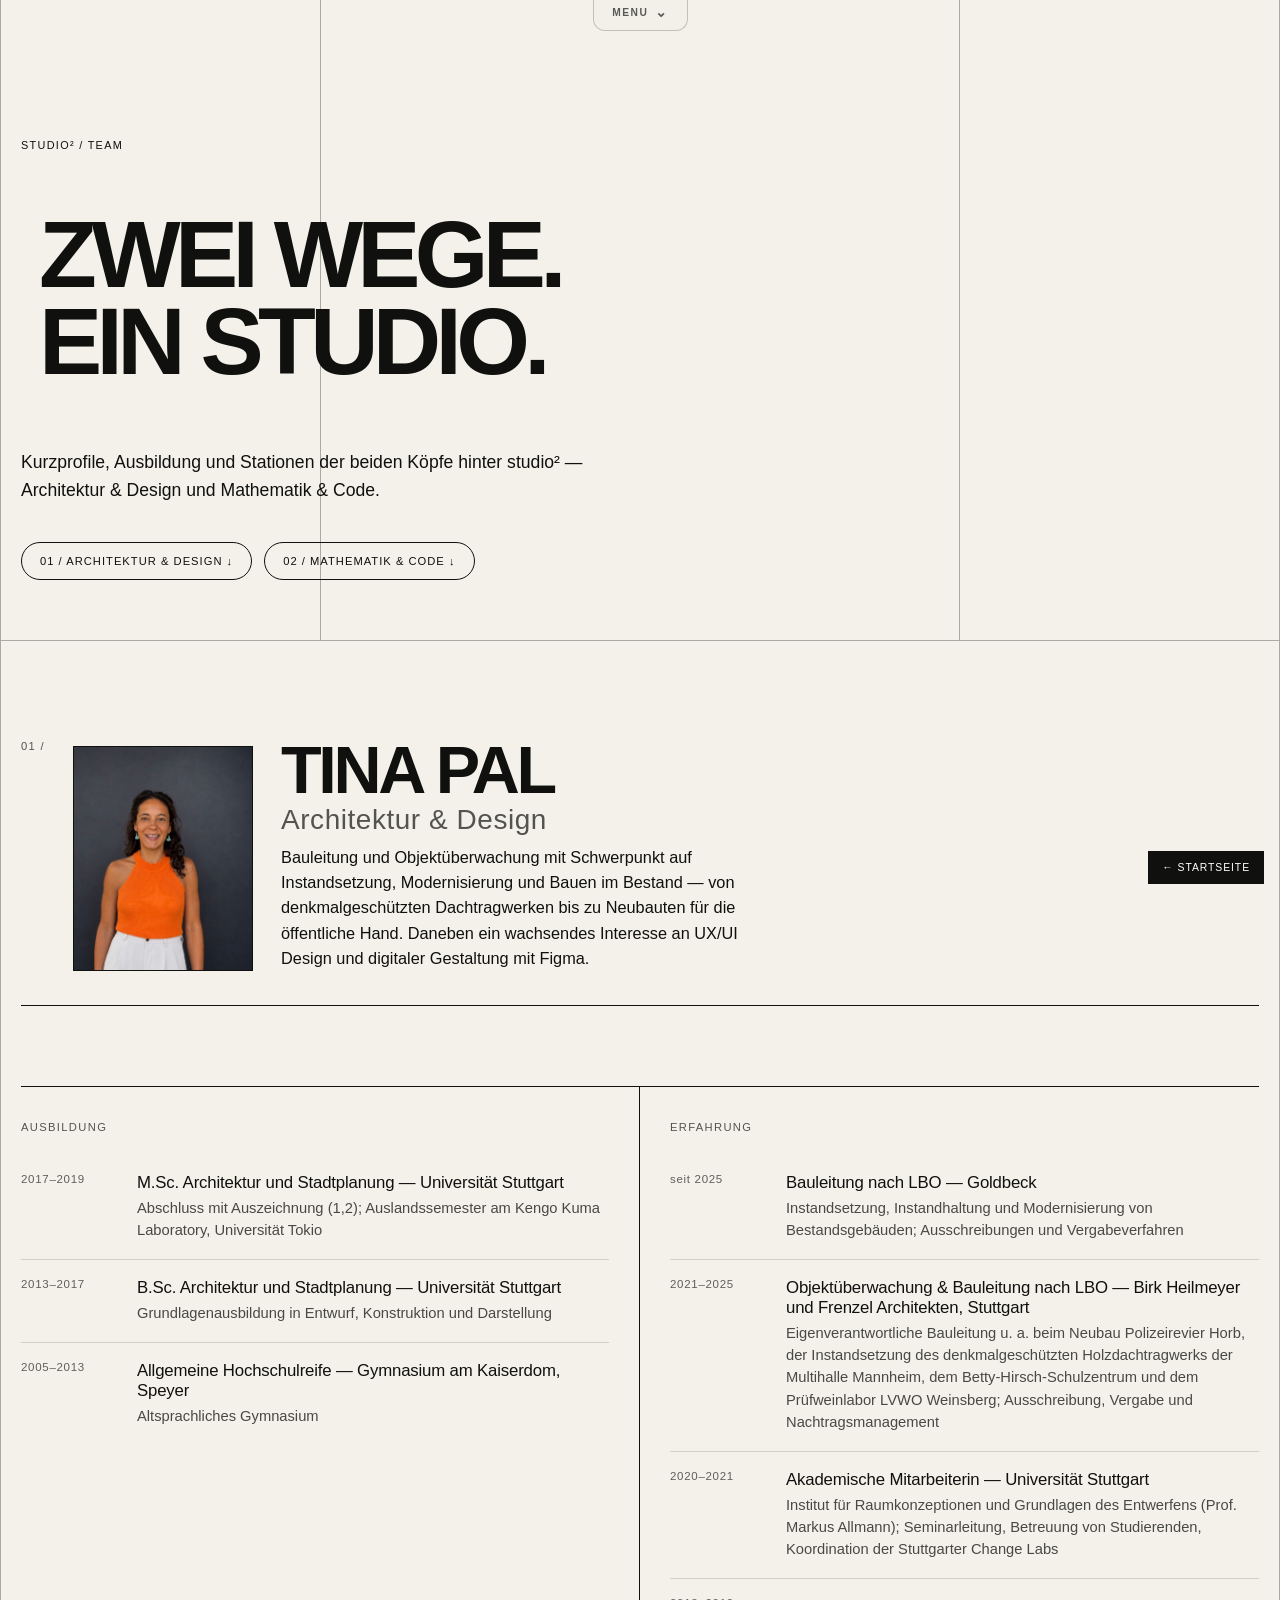
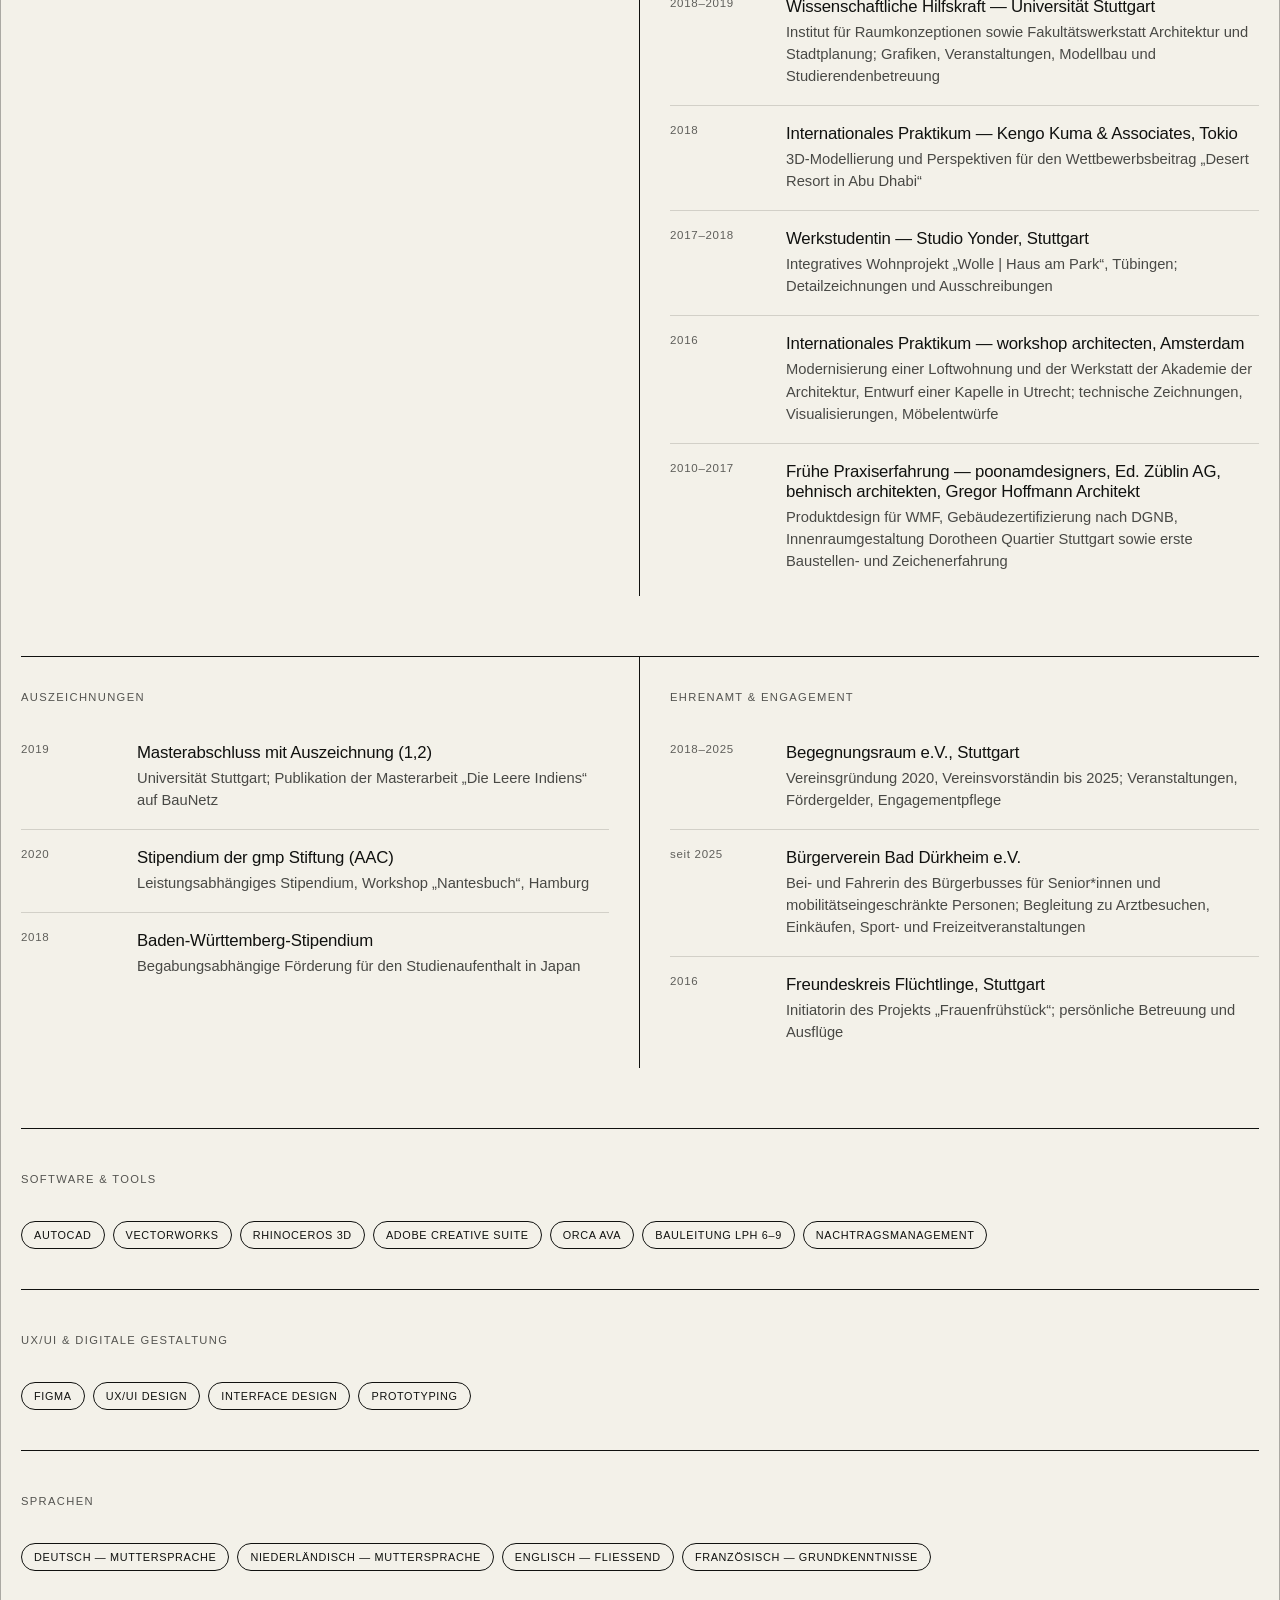
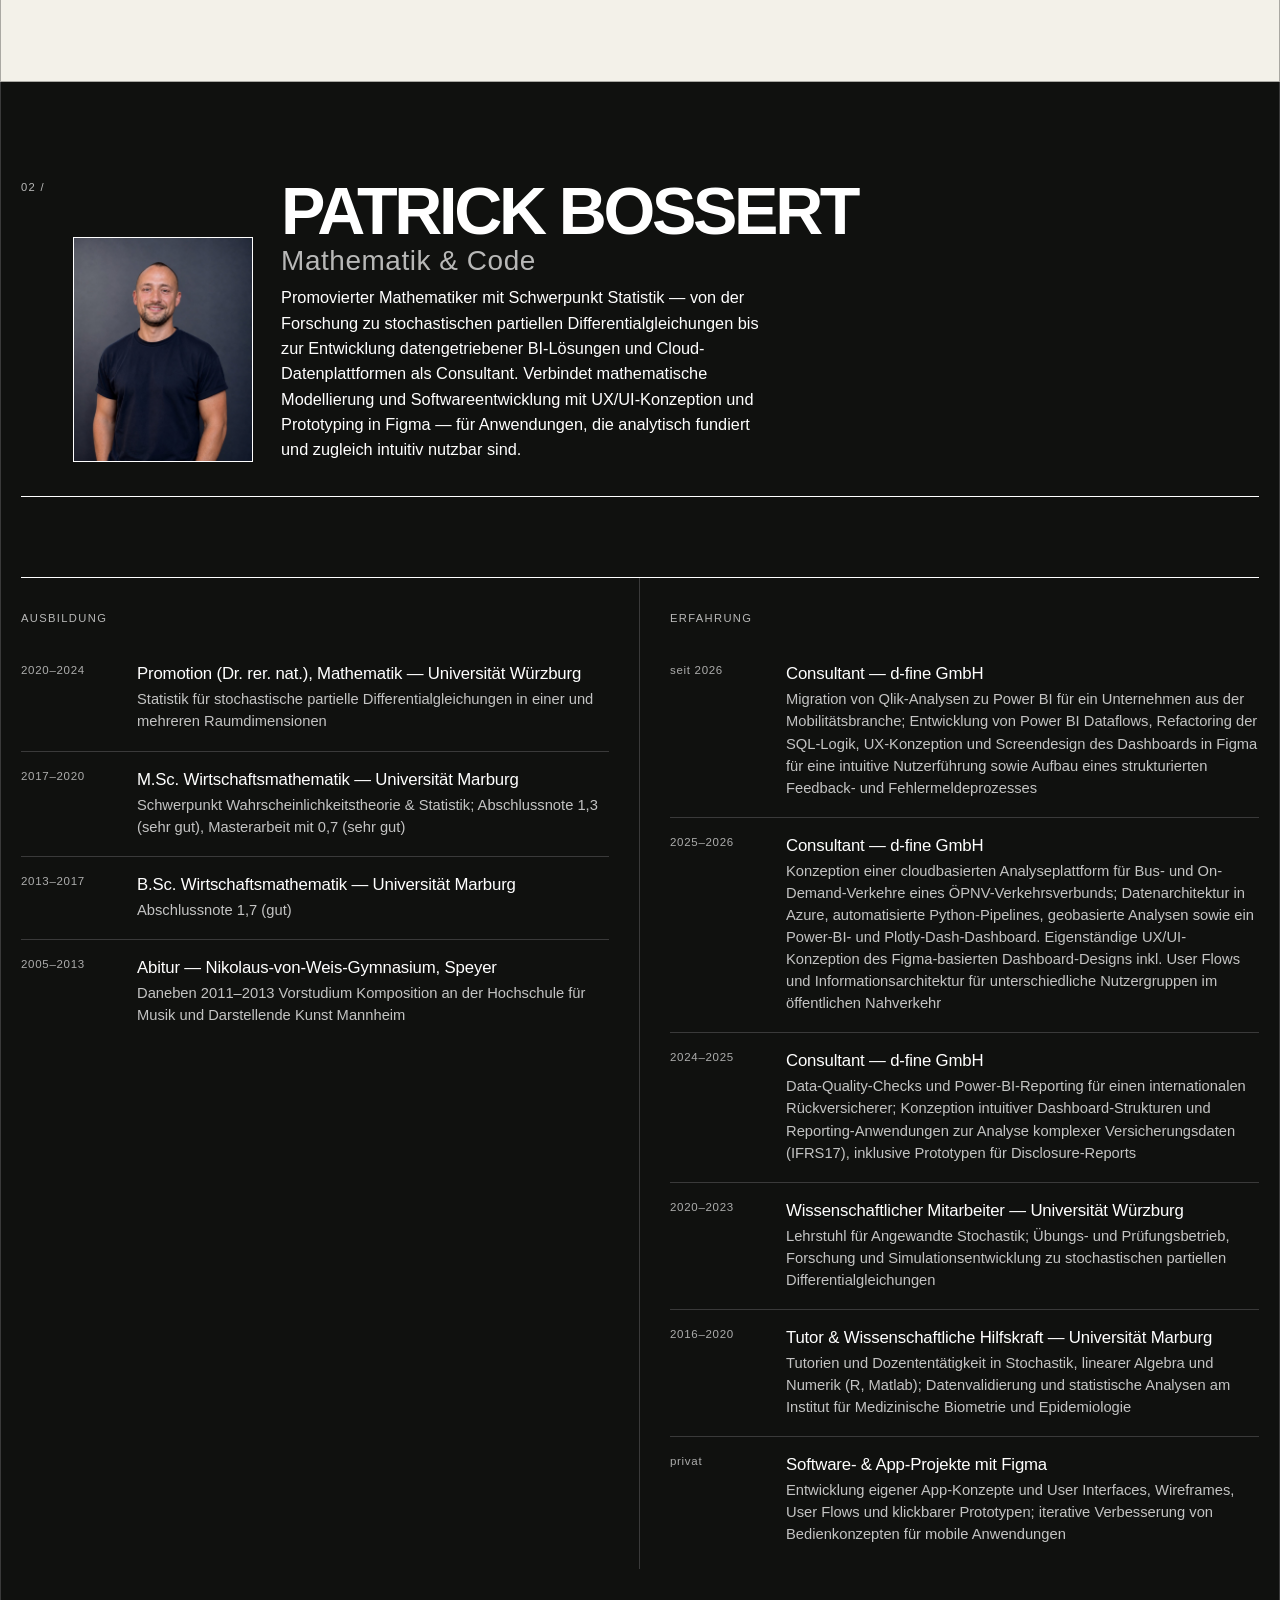
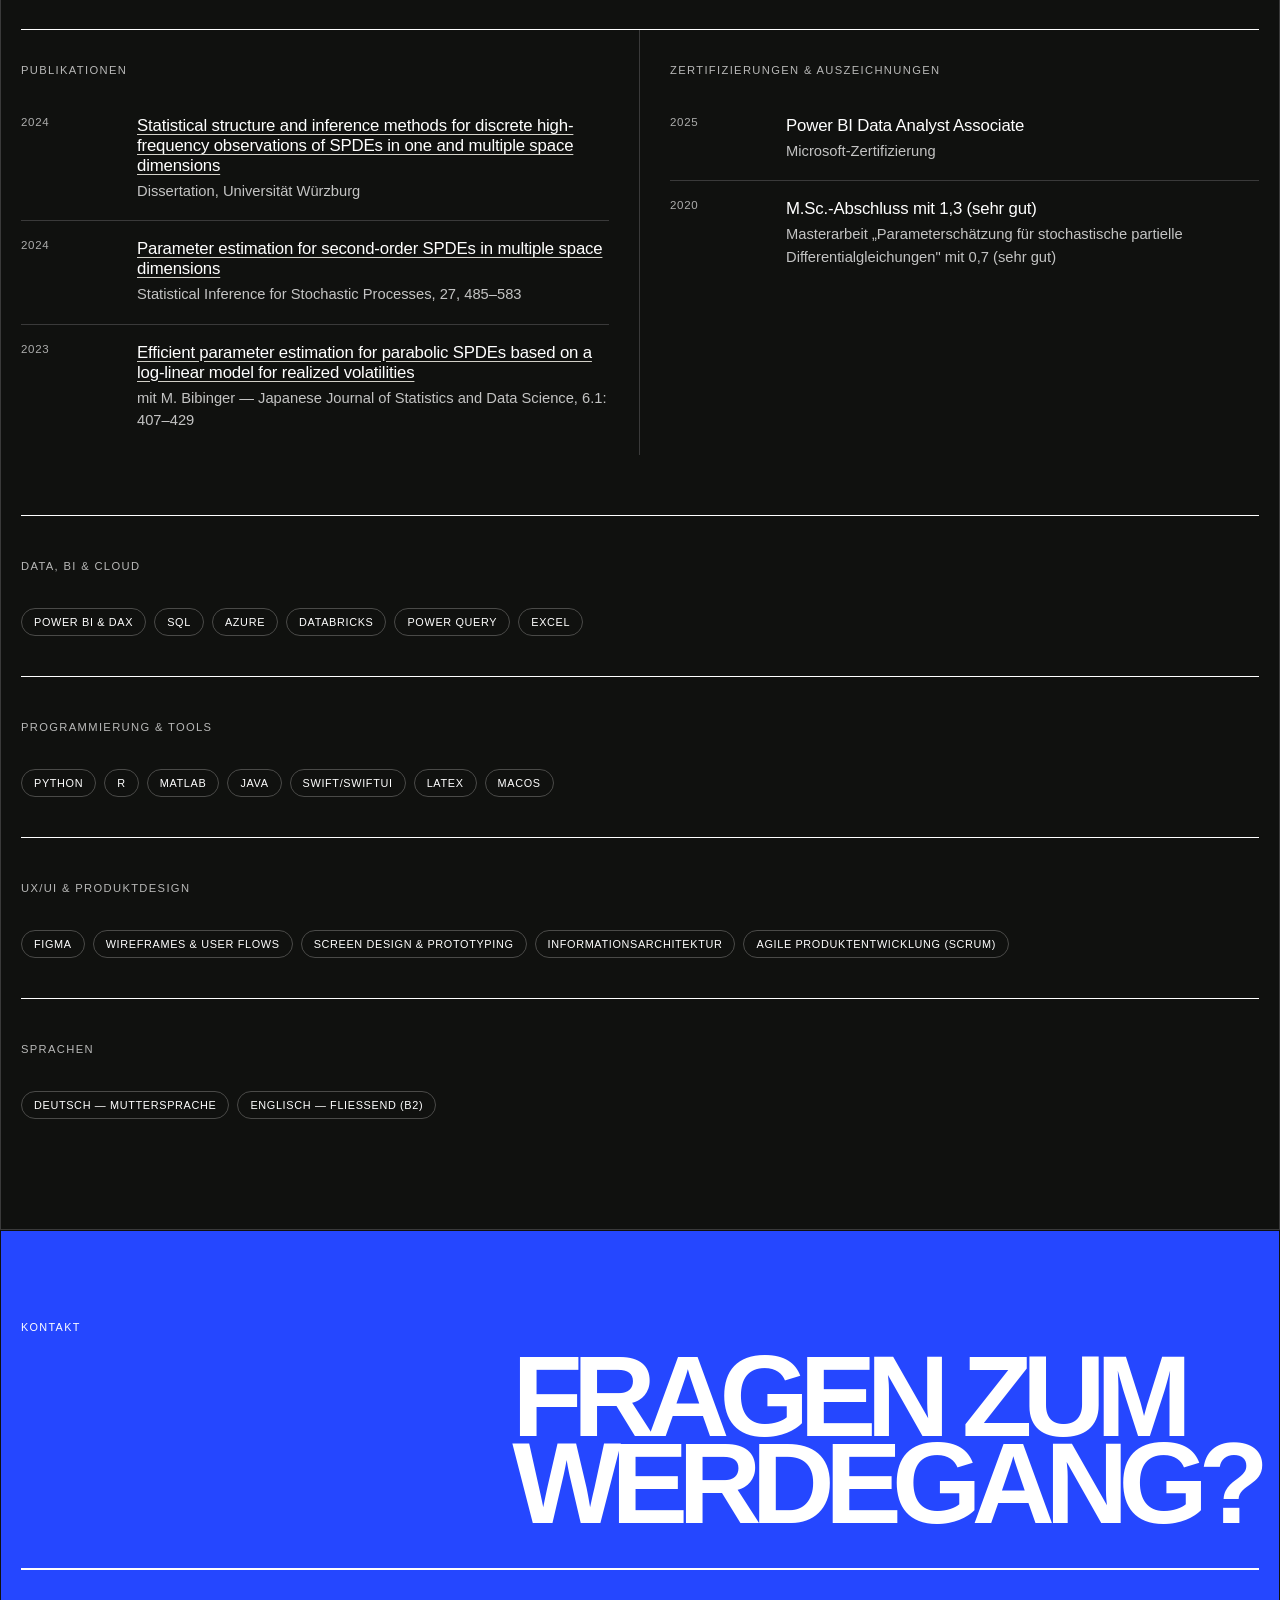
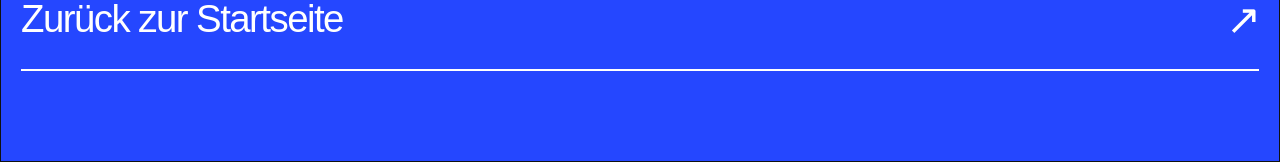
==== cv.html @ 2c453612 "Firat Version of the website" ====
<!doctype html>
<html lang="de">
<head>
  <meta charset="utf-8">
  <meta name="viewport" content="width=device-width, initial-scale=1">
  <meta name="description" content="Lebensläufe des studio² Teams — Architektur & Design, Mathematik & Code.">
  <meta name="theme-color" content="#f3f1e9">
  <meta property="og:type" content="website">
  <meta property="og:title" content="studio² — Team & Lebensläufe">
  <meta property="og:site_name" content="studio²">
  <title>studio² — Team &amp; Lebensläufe</title>
  <link rel="stylesheet" href="styles.css?v=20260824-9">
</head>
<body>
  <div class="scroll-progress" aria-hidden="true"><span></span></div>

  <div class="nav-trigger">
    <button class="nav-handle" type="button" aria-expanded="false" aria-controls="site-header">
      <span class="nav-handle-label">Menu</span>
      <span class="nav-handle-chevron" aria-hidden="true">⌄</span>
    </button>
    <header class="site-header" id="site-header">
      <a class="brand studio-logo studio-logo--small" href="index.html" aria-label="studio squared — Startseite">
        <svg class="studio-logo-icon" viewBox="0 0 104 104" aria-hidden="true" focusable="false">
          <path class="logo-frame-path" d="M20 12H92V88H20V12"></path>
          <path class="logo-curve-path" d="M20 88C53 87.5 91.5 59 92 12"></path>
          <circle class="logo-dot" cx="20" cy="12" r="3.4"></circle>
        </svg>
        <span class="studio-logo-word">studio<sup>2</sup></span>
      </a>
      <div class="nav-group">
        <a class="nav-group-label" href="index.html">Startseite</a>
      </div>
      <div class="nav-group is-active">
        <a class="nav-group-label" href="#top">Team × Lebensläufe</a>
        <nav class="nav-group-sub" aria-label="Bereiche der Lebensläufe">
          <a href="#architektur">Architektur</a>
          <a href="#mathematik">Mathematik</a>
        </nav>
      </div>
      <a class="header-contact" href="index.html#kontakt"><span class="header-contact-text">Zur Startseite</span><span class="header-contact-arrow">↗</span></a>
    </header>
  </div>

  <main id="top">
    <section class="cv-hero">
      <div class="cv-hero-grid" aria-hidden="true"></div>
      <span class="eyebrow" data-reveal>Studio² / Team</span>
      <h1 class="cv-title" data-reveal>Zwei Wege.<br>Ein Studio.</h1>
      <p class="cv-hero-note" data-reveal>Kurzprofile, Ausbildung und Stationen der beiden Köpfe hinter studio² — Architektur & Design und Mathematik & Code.</p>
      <div class="cv-hero-jump" data-reveal>
        <a href="#architektur">01 / Architektur &amp; Design ↓</a>
        <a href="#mathematik">02 / Mathematik &amp; Code ↓</a>
      </div>
    </section>

    <section class="cv-person cv-person--a" id="architektur">
      <div class="cv-person-head">
        <span class="cv-person-index">01 /</span>
        <div class="cv-person-portrait cv-person-portrait--photo"><img src="images/tina-pal.jpg" alt="Porträt von Tina Pal"></div>
        <div>
          <h2 data-reveal>Tina Pal<span>Architektur &amp; Design</span></h2>
          <p data-reveal>Bauleitung und Objektüberwachung mit Schwerpunkt auf Instandsetzung, Modernisierung und Bauen im Bestand — von denkmalgeschützten Dachtragwerken bis zu Neubauten für die öffentliche Hand. Daneben ein wachsendes Interesse an UX/UI Design und digitaler Gestaltung mit Figma.</p>
        </div>
      </div>

      <div class="cv-grid">
        <div class="cv-block" data-reveal>
          <span class="cv-block-label">Ausbildung</span>
          <ul class="cv-timeline">
            <li>
              <span class="cv-timeline-period">2017–2019</span>
              <span><span class="cv-timeline-title">M.Sc. Architektur und Stadtplanung — Universität Stuttgart</span><span class="cv-timeline-desc">Abschluss mit Auszeichnung (1,2); Auslandssemester am Kengo Kuma Laboratory, Universität Tokio</span></span>
            </li>
            <li>
              <span class="cv-timeline-period">2013–2017</span>
              <span><span class="cv-timeline-title">B.Sc. Architektur und Stadtplanung — Universität Stuttgart</span><span class="cv-timeline-desc">Grundlagenausbildung in Entwurf, Konstruktion und Darstellung</span></span>
            </li>
            <li>
              <span class="cv-timeline-period">2005–2013</span>
              <span><span class="cv-timeline-title">Allgemeine Hochschulreife — Gymnasium am Kaiserdom, Speyer</span><span class="cv-timeline-desc">Altsprachliches Gymnasium</span></span>
            </li>
          </ul>
        </div>
        <div class="cv-block" data-reveal>
          <span class="cv-block-label">Erfahrung</span>
          <ul class="cv-timeline">
            <li>
              <span class="cv-timeline-period">seit 2025</span>
              <span><span class="cv-timeline-title">Bauleitung nach LBO — Goldbeck</span><span class="cv-timeline-desc">Instandsetzung, Instandhaltung und Modernisierung von Bestandsgebäuden; Ausschreibungen und Vergabeverfahren</span></span>
            </li>
            <li>
              <span class="cv-timeline-period">2021–2025</span>
              <span><span class="cv-timeline-title">Objektüberwachung &amp; Bauleitung nach LBO — Birk Heilmeyer und Frenzel Architekten, Stuttgart</span><span class="cv-timeline-desc">Eigenverantwortliche Bauleitung u. a. beim Neubau Polizeirevier Horb, der Instandsetzung des denkmalgeschützten Holzdachtragwerks der Multihalle Mannheim, dem Betty-Hirsch-Schulzentrum und dem Prüfweinlabor LVWO Weinsberg; Ausschreibung, Vergabe und Nachtragsmanagement</span></span>
            </li>
            <li>
              <span class="cv-timeline-period">2020–2021</span>
              <span><span class="cv-timeline-title">Akademische Mitarbeiterin — Universität Stuttgart</span><span class="cv-timeline-desc">Institut für Raumkonzeptionen und Grundlagen des Entwerfens (Prof. Markus Allmann); Seminarleitung, Betreuung von Studierenden, Koordination der Stuttgarter Change Labs</span></span>
            </li>
            <li>
              <span class="cv-timeline-period">2018–2019</span>
              <span><span class="cv-timeline-title">Wissenschaftliche Hilfskraft — Universität Stuttgart</span><span class="cv-timeline-desc">Institut für Raumkonzeptionen sowie Fakultätswerkstatt Architektur und Stadtplanung; Grafiken, Veranstaltungen, Modellbau und Studierendenbetreuung</span></span>
            </li>
            <li>
              <span class="cv-timeline-period">2018</span>
              <span><span class="cv-timeline-title">Internationales Praktikum — Kengo Kuma &amp; Associates, Tokio</span><span class="cv-timeline-desc">3D-Modellierung und Perspektiven für den Wettbewerbsbeitrag „Desert Resort in Abu Dhabi“</span></span>
            </li>
            <li>
              <span class="cv-timeline-period">2017–2018</span>
              <span><span class="cv-timeline-title">Werkstudentin — Studio Yonder, Stuttgart</span><span class="cv-timeline-desc">Integratives Wohnprojekt „Wolle | Haus am Park“, Tübingen; Detailzeichnungen und Ausschreibungen</span></span>
            </li>
            <li>
              <span class="cv-timeline-period">2016</span>
              <span><span class="cv-timeline-title">Internationales Praktikum — workshop architecten, Amsterdam</span><span class="cv-timeline-desc">Modernisierung einer Loftwohnung und der Werkstatt der Akademie der Architektur, Entwurf einer Kapelle in Utrecht; technische Zeichnungen, Visualisierungen, Möbelentwürfe</span></span>
            </li>
            <li>
              <span class="cv-timeline-period">2010–2017</span>
              <span><span class="cv-timeline-title">Frühe Praxiserfahrung — poonamdesigners, Ed. Züblin AG, behnisch architekten, Gregor Hoffmann Architekt</span><span class="cv-timeline-desc">Produktdesign für WMF, Gebäudezertifizierung nach DGNB, Innenraumgestaltung Dorotheen Quartier Stuttgart sowie erste Baustellen- und Zeichenerfahrung</span></span>
            </li>
          </ul>
        </div>
      </div>

      <div class="cv-grid">
        <div class="cv-block" data-reveal>
          <span class="cv-block-label">Auszeichnungen</span>
          <ul class="cv-timeline">
            <li>
              <span class="cv-timeline-period">2019</span>
              <span><span class="cv-timeline-title">Masterabschluss mit Auszeichnung (1,2)</span><span class="cv-timeline-desc">Universität Stuttgart; Publikation der Masterarbeit „Die Leere Indiens“ auf BauNetz</span></span>
            </li>
            <li>
              <span class="cv-timeline-period">2020</span>
              <span><span class="cv-timeline-title">Stipendium der gmp Stiftung (AAC)</span><span class="cv-timeline-desc">Leistungsabhängiges Stipendium, Workshop „Nantesbuch“, Hamburg</span></span>
            </li>
            <li>
              <span class="cv-timeline-period">2018</span>
              <span><span class="cv-timeline-title">Baden-Württemberg-Stipendium</span><span class="cv-timeline-desc">Begabungsabhängige Förderung für den Studienaufenthalt in Japan</span></span>
            </li>
          </ul>
        </div>
        <div class="cv-block" data-reveal>
          <span class="cv-block-label">Ehrenamt &amp; Engagement</span>
          <ul class="cv-timeline">
            <li>
              <span class="cv-timeline-period">2018–2025</span>
              <span><span class="cv-timeline-title">Begegnungsraum e.V., Stuttgart</span><span class="cv-timeline-desc">Vereinsgründung 2020, Vereinsvorständin bis 2025; Veranstaltungen, Fördergelder, Engagementpflege</span></span>
            </li>
            <li>
              <span class="cv-timeline-period">seit 2025</span>
              <span><span class="cv-timeline-title">Bürgerverein Bad Dürkheim e.V.</span><span class="cv-timeline-desc">Bei- und Fahrerin des Bürgerbusses für Senior*innen und mobilitätseingeschränkte Personen; Begleitung zu Arztbesuchen, Einkäufen, Sport- und Freizeitveranstaltungen</span></span>
            </li>
            <li>
              <span class="cv-timeline-period">2016</span>
              <span><span class="cv-timeline-title">Freundeskreis Flüchtlinge, Stuttgart</span><span class="cv-timeline-desc">Initiatorin des Projekts „Frauenfrühstück“; persönliche Betreuung und Ausflüge</span></span>
            </li>
          </ul>
        </div>
      </div>

      <div class="cv-skills" data-reveal>
        <span class="cv-block-label">Software &amp; Tools</span>
        <ul>
          <li>AutoCAD</li>
          <li>Vectorworks</li>
          <li>Rhinoceros 3D</li>
          <li>Adobe Creative Suite</li>
          <li>Orca AVA</li>
          <li>Bauleitung LPH 6–9</li>
          <li>Nachtragsmanagement</li>
        </ul>
      </div>

      <div class="cv-skills" data-reveal>
        <span class="cv-block-label">UX/UI &amp; Digitale Gestaltung</span>
        <ul>
          <li>Figma</li>
          <li>UX/UI Design</li>
          <li>Interface Design</li>
          <li>Prototyping</li>
        </ul>
      </div>

      <div class="cv-skills" data-reveal>
        <span class="cv-block-label">Sprachen</span>
        <ul>
          <li>Deutsch — Muttersprache</li>
          <li>Niederländisch — Muttersprache</li>
          <li>Englisch — fließend</li>
          <li>Französisch — Grundkenntnisse</li>
        </ul>
      </div>
    </section>

    <section class="cv-person cv-person--b" id="mathematik">
      <div class="cv-person-head">
        <span class="cv-person-index">02 /</span>
        <div class="cv-person-portrait cv-person-portrait--photo"><img src="images/patrick-bossert.jpg" alt="Porträt von Patrick Bossert"></div>
        <div>
          <h2 data-reveal>Patrick Bossert<span>Mathematik &amp; Code</span></h2>
          <p data-reveal>Promovierter Mathematiker mit Schwerpunkt Statistik — von der Forschung zu stochastischen partiellen Differentialgleichungen bis zur Entwicklung datengetriebener BI-Lösungen und Cloud-Datenplattformen als Consultant. Verbindet mathematische Modellierung und Softwareentwicklung mit UX/UI-Konzeption und Prototyping in Figma — für Anwendungen, die analytisch fundiert und zugleich intuitiv nutzbar sind.</p>
        </div>
      </div>

      <div class="cv-grid">
        <div class="cv-block" data-reveal>
          <span class="cv-block-label">Ausbildung</span>
          <ul class="cv-timeline">
            <li>
              <span class="cv-timeline-period">2020–2024</span>
              <span><span class="cv-timeline-title">Promotion (Dr. rer. nat.), Mathematik — Universität Würzburg</span><span class="cv-timeline-desc">Statistik für stochastische partielle Differentialgleichungen in einer und mehreren Raumdimensionen</span></span>
            </li>
            <li>
              <span class="cv-timeline-period">2017–2020</span>
              <span><span class="cv-timeline-title">M.Sc. Wirtschaftsmathematik — Universität Marburg</span><span class="cv-timeline-desc">Schwerpunkt Wahrscheinlichkeitstheorie &amp; Statistik; Abschlussnote 1,3 (sehr gut), Masterarbeit mit 0,7 (sehr gut)</span></span>
            </li>
            <li>
              <span class="cv-timeline-period">2013–2017</span>
              <span><span class="cv-timeline-title">B.Sc. Wirtschaftsmathematik — Universität Marburg</span><span class="cv-timeline-desc">Abschlussnote 1,7 (gut)</span></span>
            </li>
            <li>
              <span class="cv-timeline-period">2005–2013</span>
              <span><span class="cv-timeline-title">Abitur — Nikolaus-von-Weis-Gymnasium, Speyer</span><span class="cv-timeline-desc">Daneben 2011–2013 Vorstudium Komposition an der Hochschule für Musik und Darstellende Kunst Mannheim</span></span>
            </li>
          </ul>
        </div>
        <div class="cv-block" data-reveal>
          <span class="cv-block-label">Erfahrung</span>
          <ul class="cv-timeline">
            <li>
              <span class="cv-timeline-period">seit 2026</span>
              <span><span class="cv-timeline-title">Consultant — d-fine GmbH</span><span class="cv-timeline-desc">Migration von Qlik-Analysen zu Power BI für ein Unternehmen aus der Mobilitätsbranche; Entwicklung von Power BI Dataflows, Refactoring der SQL-Logik, UX-Konzeption und Screendesign des Dashboards in Figma für eine intuitive Nutzerführung sowie Aufbau eines strukturierten Feedback- und Fehlermeldeprozesses</span></span>
            </li>
            <li>
              <span class="cv-timeline-period">2025–2026</span>
              <span><span class="cv-timeline-title">Consultant — d-fine GmbH</span><span class="cv-timeline-desc">Konzeption einer cloudbasierten Analyseplattform für Bus- und On-Demand-Verkehre eines ÖPNV-Verkehrsverbunds; Datenarchitektur in Azure, automatisierte Python-Pipelines, geobasierte Analysen sowie ein Power-BI- und Plotly-Dash-Dashboard. Eigenständige UX/UI-Konzeption des Figma-basierten Dashboard-Designs inkl. User Flows und Informationsarchitektur für unterschiedliche Nutzergruppen im öffentlichen Nahverkehr</span></span>
            </li>
            <li>
              <span class="cv-timeline-period">2024–2025</span>
              <span><span class="cv-timeline-title">Consultant — d-fine GmbH</span><span class="cv-timeline-desc">Data-Quality-Checks und Power-BI-Reporting für einen internationalen Rückversicherer; Konzeption intuitiver Dashboard-Strukturen und Reporting-Anwendungen zur Analyse komplexer Versicherungsdaten (IFRS17), inklusive Prototypen für Disclosure-Reports</span></span>
            </li>
            <li>
              <span class="cv-timeline-period">2020–2023</span>
              <span><span class="cv-timeline-title">Wissenschaftlicher Mitarbeiter — Universität Würzburg</span><span class="cv-timeline-desc">Lehrstuhl für Angewandte Stochastik; Übungs- und Prüfungsbetrieb, Forschung und Simulationsentwicklung zu stochastischen partiellen Differentialgleichungen</span></span>
            </li>
            <li>
              <span class="cv-timeline-period">2016–2020</span>
              <span><span class="cv-timeline-title">Tutor &amp; Wissenschaftliche Hilfskraft — Universität Marburg</span><span class="cv-timeline-desc">Tutorien und Dozententätigkeit in Stochastik, linearer Algebra und Numerik (R, Matlab); Datenvalidierung und statistische Analysen am Institut für Medizinische Biometrie und Epidemiologie</span></span>
            </li>
            <li>
              <span class="cv-timeline-period">privat</span>
              <span><span class="cv-timeline-title">Software- &amp; App-Projekte mit Figma</span><span class="cv-timeline-desc">Entwicklung eigener App-Konzepte und User Interfaces, Wireframes, User Flows und klickbarer Prototypen; iterative Verbesserung von Bedienkonzepten für mobile Anwendungen</span></span>
            </li>
          </ul>
        </div>
      </div>

      <div class="cv-grid">
        <div class="cv-block" data-reveal>
          <span class="cv-block-label">Publikationen</span>
          <ul class="cv-timeline">
            <li>
              <span class="cv-timeline-period">2024</span>
              <span><span class="cv-timeline-title"><a href="https://opus.bibliothek.uni-wuerzburg.de/frontdoor/index/index/year/2024/docId/36113" target="_blank" rel="noopener">Statistical structure and inference methods for discrete high-frequency observations of SPDEs in one and multiple space dimensions</a></span><span class="cv-timeline-desc">Dissertation, Universität Würzburg</span></span>
            </li>
            <li>
              <span class="cv-timeline-period">2024</span>
              <span><span class="cv-timeline-title"><a href="https://link.springer.com/article/10.1007/s11203-024-09318-1" target="_blank" rel="noopener">Parameter estimation for second-order SPDEs in multiple space dimensions</a></span><span class="cv-timeline-desc">Statistical Inference for Stochastic Processes, 27, 485–583</span></span>
            </li>
            <li>
              <span class="cv-timeline-period">2023</span>
              <span><span class="cv-timeline-title"><a href="https://link.springer.com/article/10.1007/s42081-023-00192-4" target="_blank" rel="noopener">Efficient parameter estimation for parabolic SPDEs based on a log-linear model for realized volatilities</a></span><span class="cv-timeline-desc">mit M. Bibinger — Japanese Journal of Statistics and Data Science, 6.1: 407–429</span></span>
            </li>
          </ul>
        </div>
        <div class="cv-block" data-reveal>
          <span class="cv-block-label">Zertifizierungen &amp; Auszeichnungen</span>
          <ul class="cv-timeline">
            <li>
              <span class="cv-timeline-period">2025</span>
              <span><span class="cv-timeline-title">Power BI Data Analyst Associate</span><span class="cv-timeline-desc">Microsoft-Zertifizierung</span></span>
            </li>
            <li>
              <span class="cv-timeline-period">2020</span>
              <span><span class="cv-timeline-title">M.Sc.-Abschluss mit 1,3 (sehr gut)</span><span class="cv-timeline-desc">Masterarbeit „Parameterschätzung für stochastische partielle Differentialgleichungen" mit 0,7 (sehr gut)</span></span>
            </li>
          </ul>
        </div>
      </div>

      <div class="cv-skills" data-reveal>
        <span class="cv-block-label">Data, BI &amp; Cloud</span>
        <ul>
          <li>Power BI &amp; DAX</li>
          <li>SQL</li>
          <li>Azure</li>
          <li>Databricks</li>
          <li>Power Query</li>
          <li>Excel</li>
        </ul>
      </div>

      <div class="cv-skills" data-reveal>
        <span class="cv-block-label">Programmierung &amp; Tools</span>
        <ul>
          <li>Python</li>
          <li>R</li>
          <li>Matlab</li>
          <li>Java</li>
          <li>Swift/SwiftUI</li>
          <li>LaTeX</li>
          <li>macOS</li>
        </ul>
      </div>

      <div class="cv-skills" data-reveal>
        <span class="cv-block-label">UX/UI &amp; Produktdesign</span>
        <ul>
          <li>Figma</li>
          <li>Wireframes &amp; User Flows</li>
          <li>Screen Design &amp; Prototyping</li>
          <li>Informationsarchitektur</li>
          <li>Agile Produktentwicklung (Scrum)</li>
        </ul>
      </div>

      <div class="cv-skills" data-reveal>
        <span class="cv-block-label">Sprachen</span>
        <ul>
          <li>Deutsch — Muttersprache</li>
          <li>Englisch — fließend (B2)</li>
        </ul>
      </div>
    </section>

    <section class="cv-outro">
      <span class="eyebrow" data-reveal>Kontakt</span>
      <h2 data-reveal>Fragen zum<br>Werdegang?</h2>
      <a class="contact-link magnetic" href="index.html#kontakt" data-reveal><span>Zurück zur Startseite</span><i>↗</i></a>
    </section>
  </main>

  <a class="back-link" href="index.html">← Startseite</a>
  <script src="script.js?v=20260705-20"></script>
</body>
</html>
---- styles.css ----
:root {
  --paper:#f3f1e9;
  --ink:#10110f;
  --blue:#2547ff;
  --line:#aaa9a3;
  --soft-line:#d2d0c8;
  --story-p:0;
  --story-word:1;
  --story-logo-scale:1;
  --story-logo-y:0vh;
  --story-icon-lift:0px;
  --story-draw-top:0;
  --story-draw-right:0;
  --story-draw-bottom:0;
  --story-draw-left:0;
  --story-draw-curve:0;
  --story-draw-dot:0;
  --story-equation-y:0vh;
  --story-equation:0;
  --pca-progress:0;
  --pca-project:0;
  --pca-cluster:0;
}

* { box-sizing:border-box; }
html { scroll-behavior:smooth; }
body { margin:0; background:var(--paper); color:var(--ink); font-family:"Helvetica Neue", Helvetica, Arial, sans-serif; overflow-x:hidden; }
body.is-loading { overflow:hidden; }
a { color:inherit; }
button, a { -webkit-tap-highlight-color:transparent; }
::selection { background:var(--blue); color:white; }
main#top, #expertise, #studio, #kontakt { scroll-margin-top:28px; }

.intro { position:fixed; inset:0; z-index:1000; display:grid; place-items:center; background:var(--blue); color:white; transition:clip-path 1s cubic-bezier(.76,0,.24,1), visibility 1s; clip-path:inset(0 0 0 0); }
.intro.is-done { clip-path:inset(0 0 100% 0); visibility:hidden; }
.intro-grid, .hero-grid, .story-grid, .contact-grid { position:absolute; inset:0; pointer-events:none; background-image:linear-gradient(90deg,transparent calc(25% - .5px),currentColor 25%,transparent calc(25% + .5px),transparent calc(50% - .5px),currentColor 50%,transparent calc(50% + .5px),transparent calc(75% - .5px),currentColor 75%,transparent calc(75% + .5px)); opacity:.18; }
.intro-lockup { display:flex; flex-direction:column; align-items:center; gap:18px; transform:scale(.86); opacity:0; animation:introIn .8s .08s cubic-bezier(.2,.8,.2,1) forwards; }
.intro-count { position:absolute; right:28px; bottom:24px; font-size:.72rem; letter-spacing:.1em; }
.studio-logo { display:inline-flex; align-items:center; color:currentColor; text-transform:none; letter-spacing:-.045em; }
.studio-logo-icon { display:block; width:1em; height:1em; overflow:visible; flex:0 0 auto; }
.studio-logo-icon path, .studio-logo-icon circle { vector-effect:non-scaling-stroke; }
.logo-frame-path, .logo-curve-path { fill:none; stroke:currentColor; stroke-width:1.45; stroke-linecap:square; stroke-linejoin:miter; }
.logo-dot { fill:currentColor; }
.studio-logo-word { display:block; font-weight:700; line-height:.82; white-space:nowrap; letter-spacing:-.055em; }
.studio-logo-word sup { position:relative; top:-.03em; margin-left:.04em; font-size:.44em; line-height:0; letter-spacing:-.02em; }
.studio-logo--intro { gap:clamp(28px,5vw,56px); font-size:clamp(4.3rem,12vw,11rem); }
.studio-logo--intro .studio-logo-icon { width:.98em; height:.98em; }
.studio-logo--intro .logo-frame-path, .studio-logo--intro .logo-curve-path { stroke-width:1.35; opacity:0; animation:logoStrokeIn .5s .18s cubic-bezier(.2,.7,.2,1) forwards; }
.studio-logo--intro .logo-curve-path { animation-delay:.32s; }
.studio-logo--intro .logo-dot { opacity:0; transform-origin:20px 12px; animation:dotPop .26s .28s cubic-bezier(.2,.8,.2,1) forwards; }
.studio-logo--intro .studio-logo-word { opacity:0; transform:translateX(-18px); animation:wordIn .55s .52s cubic-bezier(.2,.7,.2,1) forwards; }
.studio-logo--small { gap:9px; font-size:1.28rem; }
.studio-logo--small .studio-logo-icon { width:31px; height:31px; }
.studio-logo--small .logo-frame-path, .studio-logo--small .logo-curve-path { stroke-width:1.7; }
.brand .studio-logo-icon { transition:transform .35s cubic-bezier(.2,.7,.2,1); }
.brand:hover .studio-logo-icon { transform:rotate(-5deg) scale(1.08); }
@keyframes introIn { to { opacity:1; transform:scale(1); } }
@keyframes logoStrokeIn { from { opacity:0; transform:translateY(4px); } to { opacity:1; transform:none; } }
@keyframes dotPop { from { opacity:0; transform:scale(.4); } to { opacity:1; transform:scale(1); } }
@keyframes wordIn { to { opacity:1; transform:none; } }

.scroll-progress { position:fixed; z-index:80; top:0; left:0; right:0; height:3px; pointer-events:none; }
.scroll-progress span { display:block; width:100%; height:100%; background:var(--blue); transform:scaleX(0); transform-origin:left; }

/* The bar is fully hidden by default and only slides in when the mouse
   approaches the very top of the page, is focused via keyboard, or the
   "Menu" handle is tapped — the handle is the one thing that's always
   there to signal "there's navigation up here". */
.nav-trigger {
  position:fixed; top:0; left:0; right:0; z-index:75; height:34px;
  display:flex; justify-content:center;
  --header-border:var(--line); --header-fg:var(--ink); --header-muted:#5e5d58; --header-bg:rgba(243,241,233,.94);
}
.nav-trigger[data-theme="dark"] { --header-border:rgba(255,255,255,.3); --header-fg:#fff; --header-muted:#b6b5af; --header-bg:rgba(16,17,15,.88); }

.nav-handle {
  position:relative; z-index:2; margin-top:0; padding:8px 18px 9px; display:inline-flex; align-items:center; gap:7px;
  background:var(--header-bg); color:var(--header-fg); border:1px solid var(--header-border); border-top:0; border-radius:0 0 12px 12px;
  font:600 .64rem/1 "Helvetica Neue", Helvetica, Arial, sans-serif; letter-spacing:.14em; text-transform:uppercase;
  cursor:pointer; opacity:.68; transform:translateY(-3px); backdrop-filter:blur(10px);
  transition:opacity .3s ease, transform .3s ease, background-color .4s ease, color .4s ease, border-color .4s ease;
}
.nav-trigger:hover .nav-handle, .nav-trigger:focus-within .nav-handle, .nav-trigger.is-open .nav-handle { opacity:0; transform:translateY(-8px); pointer-events:none; }
.nav-handle-chevron { display:inline-block; font-size:.85rem; transition:transform .3s ease; }
.nav-handle[aria-expanded="true"] .nav-handle-chevron { transform:rotate(180deg); }

.site-header {
  position:absolute; top:0; left:0; right:0; z-index:1; width:min(1440px,100%); min-height:88px; margin:auto;
  display:grid; grid-template-columns:auto auto auto 1fr;
  background:var(--header-bg); backdrop-filter:blur(14px);
  border:1px solid var(--header-border); border-top:0;
  text-transform:uppercase; font-size:.7rem; letter-spacing:.09em;
  color:var(--header-fg);
  opacity:0; transform:translateY(-100%); pointer-events:none;
  transition:transform .5s cubic-bezier(.2,.7,.2,1), opacity .3s ease, background-color .4s ease, border-color .4s ease, color .4s ease;
}
.nav-trigger:hover .site-header, .nav-trigger:focus-within .site-header, .nav-trigger.is-open .site-header {
  opacity:1; transform:translateY(0); pointer-events:auto;
}
.site-header > * { min-width:0; padding:16px 20px; border-right:1px solid var(--header-border); display:flex; align-items:center; text-decoration:none; }
.site-header > *:last-child { border-right:0; }
.brand { gap:12px; font-weight:600; }
.header-field { color:var(--header-muted); }
.site-header > nav { padding:0; display:flex; height:100%; }
.site-header > nav a { flex:0 0 auto; height:100%; display:flex; align-items:center; justify-content:center; padding:0 16px; border-right:1px solid var(--header-border); text-decoration:none; white-space:nowrap; transition:background .2s,color .2s; }
.site-header > nav a:last-child { border-right:0; }
.site-header > nav a:hover { background:var(--header-fg); color:var(--header-bg); }

/* Page switcher: two groups (Startseite / Team × Lebensläufe). Pages are
   pill-shaped buttons — a distinct, unmistakably clickable "place" — while
   a page's own sections sit beside its (active, filled) pill as small flat
   text links, visually subordinate so page vs. chapter reads at a glance. */
.site-header > .nav-group { padding:0 16px; }
.nav-group { display:flex; align-items:center; gap:14px; }
.nav-group-label {
  display:flex; align-items:center; justify-content:center; white-space:nowrap; text-decoration:none;
  padding:8px 16px; border-radius:99px; border:1px solid transparent;
  color:var(--header-muted); font-weight:600;
  transition:background .2s,color .2s,border-color .2s;
}
.nav-group-label:hover { color:var(--header-fg); }
.nav-group.is-active .nav-group-label { background:var(--header-fg); border-color:var(--header-fg); color:var(--header-bg); }
.nav-group.is-active .nav-group-label:hover { background:var(--header-fg); border-color:var(--header-fg); color:var(--header-bg); }
.nav-group-sub { display:flex; align-items:center; gap:2px; }
.nav-group-sub::before { content:''; width:14px; height:1px; background:var(--header-border); flex:0 0 auto; }
.nav-group-sub a {
  display:flex; align-items:center; white-space:nowrap; text-decoration:none;
  padding:7px 12px; border-radius:99px; font-size:.64rem; letter-spacing:.07em; font-weight:400;
  color:var(--header-muted); transition:background .2s,color .2s;
}
.nav-group-sub a:hover { background:var(--header-fg); color:var(--header-bg); }

.header-contact { justify-content:space-between; }
.header-contact-arrow { font-size:1rem; transition:transform .2s; }
.header-contact:hover .header-contact-arrow { transform:translate(3px,-3px); }

.hero { width:min(1440px,100%); min-height:100svh; margin:auto; position:relative; display:grid; grid-template-columns:repeat(4,1fr); grid-template-rows:auto 1fr auto; border:1px solid var(--line); border-top:0; overflow:hidden; }
.hero-grid { color:var(--line); opacity:1; }
.hero-kicker { grid-column:1/3; z-index:2; padding:24px 20px; font-size:.7rem; letter-spacing:.11em; text-transform:uppercase; }
h1 { grid-column:1/-1; z-index:2; align-self:center; margin:0; padding:4vh 18px; font-size:clamp(5.7rem,14.2vw,13.9rem); font-weight:700; line-height:.69; letter-spacing:-.09em; text-transform:uppercase; }
.hero-line { display:block; overflow:hidden; }
.hero-line > span { display:block; white-space:nowrap; transform:translateY(110%); animation:lineUp .9s cubic-bezier(.2,.72,.18,1) forwards; }
.hero-line:nth-child(1) > span { animation-delay:1.55s; }
.hero-line:nth-child(2) > span { animation-delay:1.65s; }
.hero-line:nth-child(3) > span { animation-delay:1.75s; }
.hero-line--blue { color:var(--blue); }
@keyframes lineUp { to { transform:translateY(0); } }
.hero-note { grid-column:3/5; z-index:2; margin:0; align-self:end; padding:26px 20px 30px; border-top:1px solid var(--line); font-size:clamp(1.15rem,2vw,1.75rem); line-height:1.25; letter-spacing:-.025em; }
.hero-meta, .hero-index { z-index:2; padding:18px 20px; border-top:1px solid var(--line); font-size:.68rem; letter-spacing:.1em; text-transform:uppercase; }
.hero-meta { grid-column:1/3; display:flex; justify-content:space-between; }
.hero-index { grid-column:3/5; text-align:right; }
.scroll-arrow { animation:bounce 1.6s ease-in-out infinite; }
@keyframes bounce { 50% { transform:translateY(5px); } }
.reveal-now { opacity:0; animation:fadeUp .7s 2s forwards; }
@keyframes fadeUp { from { opacity:0; transform:translateY(10px); } to { opacity:1; transform:none; } }

.ticker { height:54px; overflow:hidden; background:var(--blue); color:white; border-bottom:1px solid var(--ink); }
.ticker-track { width:max-content; height:100%; display:flex; align-items:center; gap:40px; animation:ticker 26s linear infinite; font-size:.68rem; letter-spacing:.12em; }
.ticker-track i { font-style:normal; font-size:.5rem; }
@keyframes ticker { to { transform:translateX(-50%); } }

.identity-story { height:360vh; position:relative; background:var(--paper); }
.story-sticky { position:sticky; top:0; height:100vh; overflow:hidden; color:var(--ink); transition:background .5s ease,color .5s ease; }
.identity-story.phase-blue .story-sticky { background:var(--blue); color:white; }
.identity-story.phase-dark .story-sticky { background:var(--ink); color:white; }
.story-grid { color:currentColor; opacity:.16; }
.story-label, .story-progress, .story-foot { position:absolute; z-index:5; font-size:.68rem; letter-spacing:.12em; text-transform:uppercase; }
.story-label { top:28px; left:24px; }
.story-progress { top:28px; right:24px; font-variant-numeric:tabular-nums; }
.story-foot { bottom:26px; }
.story-foot--left { left:24px; }
.story-foot--right { right:24px; }
.story-equation { position:absolute; z-index:1; right:-.05em; bottom:-.29em; color:currentColor; font-size:min(78vw,860px); font-weight:700; line-height:.8; letter-spacing:-.13em; opacity:var(--story-equation); transform:translateY(var(--story-equation-y)); pointer-events:none; }
.story-logo { position:absolute; z-index:3; left:50%; top:43%; gap:clamp(24px,5vw,70px); font-size:clamp(4.5rem,12.4vw,13rem); transform:translate3d(-50%,calc(-50% + var(--story-logo-y)),0) scale(var(--story-logo-scale)); transform-origin:center center; will-change:transform; }
.draw-logo-icon { position:relative; display:block; width:.92em; height:.92em; flex:0 0 auto; transform:translateY(var(--story-icon-lift)); }
.draw-line, .draw-dot, .draw-curve { position:absolute; display:block; }
.draw-dot { left:19.231%; top:11.538%; width:2.9%; aspect-ratio:1; border-radius:50%; background:currentColor; transform:translate(-50%,-50%) scale(var(--story-draw-dot)); transform-origin:center; }
.draw-line { background:currentColor; }
.draw-line--top { left:19.231%; top:11.538%; width:69.231%; height:.95%; transform:translateY(-50%) scaleX(var(--story-draw-top)); transform-origin:left center; }
.draw-line--right { left:88.462%; top:11.538%; width:.95%; height:73.077%; transform:translateX(-50%) scaleY(var(--story-draw-right)); transform-origin:center top; }
.draw-line--bottom { left:19.231%; top:84.615%; width:69.231%; height:.95%; transform:translateY(-50%) scaleX(var(--story-draw-bottom)); transform-origin:right center; }
.draw-line--left { left:19.231%; top:11.538%; width:.95%; height:73.077%; transform:translateX(-50%) scaleY(var(--story-draw-left)); transform-origin:center bottom; }
.draw-curve { inset:0; clip-path:inset(0 calc((1 - var(--story-draw-curve)) * 100%) 0 0); }
.draw-curve svg { display:block; width:100%; height:100%; overflow:visible; }
.draw-curve path { fill:none; stroke:var(--blue); stroke-width:.95; stroke-linecap:square; stroke-linejoin:miter; vector-effect:non-scaling-stroke; transition:stroke .3s ease; }
.story-logo .studio-logo-word { opacity:var(--story-word); transform:translateY(calc((1 - var(--story-word)) * 18px)); }
.phase-blue .draw-curve path { stroke:white; }
.phase-dark .draw-curve path { stroke:var(--blue); }
.story-copy { position:absolute; z-index:4; left:7vw; right:7vw; bottom:12vh; transform:translateY(28px); display:flex; justify-content:space-between; align-items:flex-end; opacity:0; pointer-events:none; transition:opacity .3s ease,transform .45s cubic-bezier(.2,.7,.2,1); font-size:clamp(1rem,1.8vw,1.7rem); }
.story-copy strong { font-size:clamp(4rem,10vw,10rem); line-height:.8; letter-spacing:-.08em; text-transform:uppercase; }
.identity-story.phase-one .story-copy--one, .identity-story.phase-two .story-copy--two, .identity-story.phase-three .story-copy--three { opacity:1; transform:translateY(0); }

.manifesto { width:min(1440px,100%); margin:auto; padding:150px 20px 170px; border:1px solid var(--line); border-top:0; display:grid; grid-template-columns:1fr 3fr; }
.eyebrow { font-size:.68rem; letter-spacing:.12em; text-transform:uppercase; }
.manifesto p { margin:0; max-width:1050px; font-size:clamp(3rem,6.8vw,7rem); line-height:.96; letter-spacing:-.065em; }
.manifesto em { font-style:normal; color:var(--blue); }

.section-head { width:min(1440px,100%); margin:auto; min-height:340px; display:grid; grid-template-columns:1fr 3fr; grid-template-rows:auto 1fr; border:1px solid var(--line); border-top:0; }
.section-head > * { padding:22px 20px; }
.section-head h2 { grid-column:1/-1; grid-row:2; }
h2 { align-self:end; margin:0; font-size:clamp(4rem,9vw,9rem); font-weight:700; line-height:.76; letter-spacing:-.085em; text-transform:uppercase; }

.capability-stack { width:min(1440px,100%); margin:auto; }
.capability { min-height:720px; position:sticky; top:82px; display:grid; grid-template-columns:1fr 1fr; border:1px solid var(--line); border-top:0; overflow:hidden; }
.capability:nth-child(1) { top:82px; }
.capability:nth-child(2) { top:98px; }
.capability:nth-child(3) { top:114px; }
.capability-copy { padding:28px 24px 34px; display:flex; flex-direction:column; border-right:1px solid currentColor; }
.cap-number { font-size:.68rem; letter-spacing:.11em; }
.capability h3 { margin:clamp(90px,18vh,170px) 0 24px; font-size:clamp(3.2rem,6.5vw,7rem); line-height:.82; letter-spacing:-.07em; font-weight:500; }
.capability p { max-width:520px; margin:0 0 34px; font-size:1.12rem; line-height:1.55; }
.capability ul { list-style:none; margin:0; padding:18px 0 0; border-top:1px solid currentColor; display:flex; flex-wrap:wrap; gap:8px; }
.capability li { padding:7px 10px; border:1px solid currentColor; border-radius:99px; font-size:.63rem; letter-spacing:.07em; text-transform:uppercase; }
.cap-more { display:inline-flex; align-items:center; gap:6px; margin-top:18px; font-size:.68rem; letter-spacing:.09em; text-transform:uppercase; color:inherit; text-decoration:none; opacity:.8; transition:opacity .2s ease,gap .2s ease; }
.cap-more:hover { opacity:1; gap:10px; }
.capability--design { background:var(--paper); }
.capability--data { background:var(--blue); color:white; }
.capability--code { background:var(--ink); color:white; }
.capability--data { position:relative; top:auto!important; display:block; min-height:360vh; border:0; overflow:visible; background:transparent; }
.pca-card-sticky { position:sticky; top:98px; min-height:calc(100vh - 98px); display:grid; grid-template-columns:1fr 1fr; overflow:hidden; background:var(--blue); color:white; border:1px solid var(--line); border-top:0; }

.design-visual, .data-visual, .code-visual { position:relative; overflow:hidden; }
.design-visual { display:grid; place-items:center; background-image:linear-gradient(var(--soft-line) 1px,transparent 1px),linear-gradient(90deg,var(--soft-line) 1px,transparent 1px); background-size:40px 40px; }
.browser-frame { width:78%; aspect-ratio:4/3; background:var(--paper); border:2px solid var(--ink); padding:8%; position:relative; box-shadow:24px 24px 0 var(--blue); transition:transform .5s cubic-bezier(.2,.7,.2,1), box-shadow .5s ease; }
.capability:hover .browser-frame { transform:translate(-8px,-8px); box-shadow:40px 40px 0 var(--blue); }
.browser-top { position:absolute; top:0; left:0; right:0; height:9%; border-bottom:1px solid var(--ink); display:flex; align-items:center; gap:5px; padding:0 10px; }
.browser-top i { width:5px; height:5px; border:1px solid var(--ink); border-radius:50%; }
.wire-nav { width:100%; height:5%; background:var(--ink); margin:8% 0 16%; }
.wire-title { width:70%; height:14%; background:var(--blue); }
.wire-copy { width:45%; height:4%; background:var(--ink); margin:4% 0 12%; }
.wire-grid { display:grid; grid-template-columns:repeat(3,1fr); gap:5%; }
.wire-grid span { aspect-ratio:1; border:1px solid var(--ink); }
.pointer-dot { position:absolute; right:14%; bottom:18%; width:48px; height:48px; display:grid; place-items:center; border-radius:50%; background:var(--ink); color:white; transform:translate(15px,15px); transition:transform .45s ease; }
.capability:hover .pointer-dot { transform:translate(0,0) rotate(45deg); }

.data-visual { background:var(--blue); }
.pca-visual { isolation:isolate; }
.pca-stage { position:absolute; inset:10% 8% 13%; }
.pca-scene { position:absolute; inset:0; width:100%; height:100%; overflow:visible; }
.pca-grid { transition:opacity .4s ease; }
.pca-grid line { stroke:rgba(255,255,255,.4); stroke-width:.16; vector-effect:non-scaling-stroke; }
.pca-axis-line { stroke:rgba(255,255,255,.85); stroke-width:.32; vector-effect:non-scaling-stroke; transition:opacity .35s ease; }
.pca-axis-line--z { stroke-dasharray:1.3 1.1; }
.pca-axis-label { font:600 3px "Helvetica Neue", Helvetica, Arial, sans-serif; letter-spacing:.02em; fill:rgba(255,255,255,.92); text-anchor:middle; dominant-baseline:middle; transition:opacity .35s ease; }
.pca-links line { stroke-width:.22; vector-effect:non-scaling-stroke; transition:opacity .3s ease; }
.pca-centroid { fill:none; stroke-width:.45; vector-effect:non-scaling-stroke; opacity:0; transition:opacity .4s ease; }
.pca-centroid--1 { stroke:#fff; }
.pca-centroid--2 { stroke:#10110f; }
.pca-points { position:absolute; inset:0; }
.data-point { position:absolute; width:7px; height:7px; border-radius:50%; background:white; transform:translate(-50%,-50%); will-change:left,top,transform,opacity,background-color; }
.data-label { position:absolute; font-size:.62rem; letter-spacing:.11em; }
.data-label--one { left:10%; top:8%; opacity:calc(1 - var(--pca-project)); }
.data-label--two { right:8%; bottom:10%; opacity:var(--pca-project); }
.data-label--three { left:10%; bottom:10%; opacity:var(--pca-cluster); }

.code-visual { padding:12% 8%; background-image:linear-gradient(rgba(255,255,255,.06) 1px,transparent 1px),linear-gradient(90deg,rgba(255,255,255,.06) 1px,transparent 1px); background-size:36px 36px; }
.code-top { border:1px solid #555; border-bottom:0; padding:16px; display:flex; justify-content:space-between; color:#aaa; font-size:.66rem; letter-spacing:.08em; }
.code-top span:last-child { color:#8cff65; }
.code-visual pre { min-height:390px; margin:0; padding:12% 7%; border:1px solid #555; background:#141513; color:#eee; font:500 clamp(.8rem,1.35vw,1.2rem)/2 "Helvetica Neue", Helvetica, Arial, sans-serif; overflow:hidden; }
.code-dim { color:#5f615d; }
.code-blue { color:#6f87ff; }
.caret { color:var(--blue); animation:blink .7s step-end infinite; }
@keyframes blink { 50% { opacity:0; } }

.process-section { background:var(--ink); color:white; }

.process-scroll { position:relative; height:300vh; }
.process-sticky { position:sticky; top:0; height:100vh; display:flex; flex-direction:column; width:min(1440px,100%); margin:auto; padding:0 20px; }
.process-head { flex:0 0 auto; padding-top:min(9vh,86px); }
.process-head .eyebrow { display:inline-block; margin-bottom:20px; }
.process-head h2 { margin:0; font-size:clamp(2.1rem,4.4vw,3.7rem); font-weight:700; line-height:.98; letter-spacing:-.04em; text-transform:uppercase; }
.process-body { flex:1 1 auto; min-height:0; display:flex; flex-direction:column; justify-content:center; }
.process-track { position:relative; height:2px; margin:0 0 min(9vh,70px); background:rgba(255,255,255,.16); }
.process-track-fill { position:absolute; inset:0; width:100%; background:var(--blue); transform:scaleX(var(--process-p,0)); transform-origin:left center; will-change:transform; }
.process-track-marker { position:absolute; top:50%; left:calc(var(--process-p,0) * 100%); width:12px; height:12px; margin:-6px 0 0 -6px; border-radius:50%; background:var(--blue); box-shadow:0 0 0 6px rgba(37,71,255,.22); will-change:left; }
.process-grid { display:grid; grid-template-columns:repeat(4,1fr); border-top:1px solid #3a3a3a; }
.process-step { padding:34px 26px 4px; border-right:1px solid #3a3a3a; opacity:.4; transform:translateY(10px); transition:opacity .5s ease, transform .5s cubic-bezier(.2,.7,.2,1), color .3s ease; }
.process-step:last-child { border-right:0; }
.process-step.is-active { opacity:1; transform:none; }
.process-step.is-done { opacity:.65; }
.process-step-num { display:block; font-size:.7rem; letter-spacing:.1em; color:#8b8e89; margin-bottom:clamp(28px,6vh,60px); transition:color .3s ease; }
.process-step.is-active .process-step-num { color:var(--blue); }
.process-step h3 { margin:0 0 14px; font-size:clamp(1.7rem,2.7vw,2.8rem); font-weight:500; letter-spacing:-.03em; }
.process-step p { margin:0; max-width:280px; color:#a0a0a0; line-height:1.5; font-size:.95rem; transition:color .3s ease; }
.process-step.is-active p { color:#e6e6e6; }
.process-counter { position:absolute; right:20px; bottom:22px; font-size:.68rem; letter-spacing:.12em; font-variant-numeric:tabular-nums; color:#8b8e89; }

.studio { width:min(1440px,100%); margin:auto; border-left:1px solid var(--line); border-right:1px solid var(--line); }
.studio-heading { min-height:620px; padding:28px 20px 50px; display:grid; grid-template-columns:1fr 2fr 1fr; grid-template-rows:auto 1fr auto; column-gap:40px; border-bottom:1px solid var(--line); }
.studio-heading h2 { grid-column:1/-1; grid-row:2; align-self:end; }
.studio-heading p { grid-column:3; grid-row:3; margin:36px 0 0; max-width:330px; line-height:1.55; }
.people { display:grid; grid-template-columns:1fr 1fr; }
.person { min-height:570px; padding:28px 24px; display:flex; flex-direction:column; border-right:1px solid var(--line); position:relative; overflow:hidden; text-decoration:none; color:inherit; cursor:pointer; transition:background .35s,color .35s; }
.person:last-child { border-right:0; }
.person:hover { background:var(--blue); color:white; }
.person-symbol { width:120px; height:120px; display:grid; place-items:center; border:1px solid currentColor; transition:transform .6s cubic-bezier(.2,.7,.2,1); }
.person--data .person-symbol { border-radius:50%; }
.person-symbol span { width:35%; height:35%; background:var(--blue); }
.person--data .person-symbol span { border-radius:50%; }
.person:hover .person-symbol { transform:rotate(90deg) scale(1.12); }
.person:hover .person-symbol span { background:white; }
.person-index { position:absolute; top:35px; right:25px; font-size:.68rem; }
.person h3 { margin:auto 0 26px; font-size:clamp(3rem,6vw,6.5rem); font-weight:500; line-height:.84; letter-spacing:-.07em; }
.person p { margin:0; font-size:.67rem; letter-spacing:.1em; text-transform:uppercase; }
.person-arrow { margin-top:18px; font-size:.68rem; letter-spacing:.09em; text-transform:uppercase; opacity:0; transform:translate(-6px,4px); transition:opacity .3s ease,transform .3s cubic-bezier(.2,.7,.2,1); }
.person:hover .person-arrow { opacity:1; transform:none; }

.contact { min-height:100svh; position:relative; width:min(1440px,100%); margin:auto; padding:30px 20px 24px; display:flex; flex-direction:column; background:var(--blue); color:white; border:1px solid var(--ink); overflow:hidden; }
.contact-grid { color:white; opacity:.16; }
.contact > *:not(.contact-grid) { position:relative; z-index:2; }
.contact h2 { margin:auto 0 65px; max-width:1250px; line-height:1.02; }
.contact h2 span { color:var(--ink); }
.contact-link { width:100%; padding:25px 0; border-top:2px solid white; border-bottom:2px solid white; display:flex; justify-content:space-between; align-items:center; text-decoration:none; font-size:clamp(1.5rem,3vw,3rem); letter-spacing:-.04em; }
.contact-link i { font-style:normal; font-size:1.1em; transition:transform .25s; }
.contact-link:hover i { transform:translate(8px,-8px); }
.contact footer { margin-top:90px; display:flex; justify-content:space-between; gap:30px; font-size:.65rem; letter-spacing:.09em; text-transform:uppercase; }

[data-reveal] { opacity:0; transform:translateY(45px); transition:opacity .8s ease,transform .8s cubic-bezier(.2,.7,.2,1); }
[data-reveal].is-visible { opacity:1; transform:none; }
.back-link { position:fixed; z-index:90; right:16px; bottom:16px; padding:11px 14px; background:var(--ink); color:white; text-decoration:none; font-size:.65rem; letter-spacing:.09em; text-transform:uppercase; }

/* CV page --------------------------------------------------------------- */
.cv-hero { width:min(1440px,100%); margin:auto; position:relative; padding:min(15vh,150px) 20px 60px; border:1px solid var(--line); border-top:0; overflow:hidden; }
.cv-hero-grid { position:absolute; inset:0; pointer-events:none; color:var(--line); opacity:1; background-image:linear-gradient(90deg,transparent calc(25% - .5px),currentColor 25%,transparent calc(25% + .5px),transparent calc(50% - .5px),currentColor 50%,transparent calc(50% + .5px),transparent calc(75% - .5px),currentColor 75%,transparent calc(75% + .5px)); }
.cv-title { position:relative; z-index:1; margin:22px 0 28px; font-size:clamp(3rem,7.4vw,6.4rem); font-weight:700; line-height:.92; letter-spacing:-.06em; text-transform:uppercase; }
.cv-hero-note { position:relative; z-index:1; max-width:640px; margin:0 0 38px; font-size:1.1rem; line-height:1.55; }
.cv-hero-jump { position:relative; z-index:1; display:flex; flex-wrap:wrap; gap:12px; }
.cv-hero-jump a { padding:12px 18px; border:1px solid var(--ink); border-radius:99px; font-size:.7rem; letter-spacing:.09em; text-transform:uppercase; text-decoration:none; color:var(--ink); transition:background .2s,color .2s; }
.cv-hero-jump a:hover { background:var(--ink); color:var(--paper); }

.cv-person { width:min(1440px,100%); margin:auto; padding:min(11vh,100px) 20px 70px; border:1px solid var(--line); border-top:0; scroll-margin-top:28px; }
.cv-person--a { background:var(--paper); color:var(--ink); }
.cv-person--b { background:var(--ink); color:#fff; border-color:#3a3a3a; }
.cv-person--b .cv-block { border-color:#3a3a3a; }
.cv-person--b .cv-timeline li { border-color:#3a3a3a; }
.cv-person--b .cv-skills li { border-color:#4a4a48; }
.cv-person--b .cv-grid { border-color:#fff; }
.cv-person--b .cv-person-head { border-color:#fff; }
.cv-person--b .cv-skills { border-color:#fff; }

.cv-person-head { display:flex; align-items:flex-end; gap:28px; flex-wrap:wrap; margin-bottom:min(9vh,80px); padding-bottom:34px; border-bottom:1px solid currentColor; }
.cv-person-index { align-self:flex-start; font-size:.7rem; letter-spacing:.12em; text-transform:uppercase; opacity:.7; }
.cv-person-portrait { width:96px; height:96px; flex:0 0 auto; display:grid; place-items:center; border:1px solid currentColor; font-size:1.05rem; font-weight:700; letter-spacing:-.02em; overflow:hidden; }
.cv-person-portrait img { width:100%; height:100%; object-fit:cover; display:block; }
.cv-person-portrait--photo { width:min(30vw,180px); height:min(37vw,225px); }
.cv-person-head h2 { margin:0 0 12px; font-size:clamp(2.2rem,5.2vw,4.4rem); font-weight:700; line-height:.92; letter-spacing:-.05em; text-transform:uppercase; }
.cv-person-head h2 span { display:block; font-size:.42em; font-weight:500; letter-spacing:.02em; text-transform:none; opacity:.7; margin-top:6px; }
.cv-person-head p { margin:0; max-width:480px; font-size:1.02rem; line-height:1.55; }

.cv-grid { display:grid; grid-template-columns:1fr 1fr; gap:0; border-top:1px solid currentColor; margin-bottom:min(7vh,60px); }
.cv-block { padding:30px 30px 6px 0; border-right:1px solid currentColor; }
.cv-block:last-child { border-right:0; padding-left:30px; padding-right:0; }
.cv-block-label { display:inline-block; margin-bottom:22px; font-size:.7rem; letter-spacing:.12em; text-transform:uppercase; opacity:.7; }
.cv-timeline { list-style:none; margin:0; padding:0; }
.cv-timeline li { display:grid; grid-template-columns:100px 1fr; gap:16px; padding:18px 0; border-top:1px solid var(--soft-line); }
.cv-timeline li:first-child { border-top:0; }
.cv-timeline-period { font-size:.72rem; letter-spacing:.06em; opacity:.65; font-variant-numeric:tabular-nums; }
.cv-timeline-title { display:block; font-size:1.05rem; font-weight:500; letter-spacing:-.01em; margin-bottom:4px; }
.cv-timeline-title a { color:inherit; text-decoration:underline; text-decoration-color:var(--soft-line); text-underline-offset:3px; transition:text-decoration-color .2s; }
.cv-timeline-title a:hover { text-decoration-color:currentColor; }
.cv-timeline-desc { display:block; font-size:.92rem; line-height:1.5; opacity:.75; }

.cv-skills { padding:min(5vh,40px) 0; border-top:1px solid currentColor; }
.cv-skills ul { list-style:none; margin:14px 0 0; padding:0; display:flex; flex-wrap:wrap; gap:8px; }
.cv-skills li { padding:7px 12px; border:1px solid currentColor; border-radius:99px; font-size:.68rem; letter-spacing:.06em; text-transform:uppercase; }

.cv-outro { min-height:50vh; display:flex; flex-direction:column; justify-content:center; width:min(1440px,100%); margin:auto; padding:min(10vh,90px) 20px; background:var(--blue); color:#fff; border:1px solid var(--ink); }
.cv-outro h2 { margin:20px 0 40px; }

/* Beispielanalyse — synthetic data-analysis walkthrough with Plotly charts */
.analysis-intro { max-width:720px; margin:0 0 8px; }
.analysis-tag { display:inline-block; margin-bottom:14px; padding:4px 10px; border-radius:99px; border:1px solid var(--line); font-size:.6rem; letter-spacing:.09em; text-transform:uppercase; opacity:.75; }
.analysis-step { display:grid; grid-template-columns:minmax(220px,1fr) minmax(0,1.4fr); gap:44px; padding:48px 0; border-top:1px solid var(--soft-line); align-items:start; }
.analysis-step:first-of-type { border-top:0; padding-top:14px; }
/* When a step's right column is a tall .chart-scroll (multiple graphics
   cycling as you scroll), the left copy needs to stay pinned for the same
   duration — otherwise it scrolls out of view long before the charts are
   done, leaving an empty gap next to the pinned chart. */
.analysis-step--pinned .analysis-copy { position:sticky; top:24px; }
.analysis-num { display:block; font-size:.7rem; letter-spacing:.1em; text-transform:uppercase; opacity:.55; margin-bottom:16px; }
.analysis-copy h3 { margin:0 0 14px; font-size:1.6rem; font-weight:500; letter-spacing:-.02em; }
.analysis-copy p { margin:0; font-size:.98rem; line-height:1.62; opacity:.85; }
.analysis-copy .stat { color:var(--blue); font-weight:700; }
/* Highlights which question the currently-active chart (right side) is
   answering. All questions share one grid cell (auto-sized to the tallest)
   and cross-fade — same activeIndex the chart-scroll JS already computes. */
.chart-question-stack { display:grid; margin:22px 0 0; }
.chart-question-stack .chart-question { grid-column:1; grid-row:1; margin:0; padding:14px 18px; border-left:2px solid var(--blue); font-size:.95rem; line-height:1.5; font-weight:500; opacity:0; transition:opacity .4s ease; }
.chart-question-stack .chart-question.is-active { opacity:1; }
.chart-figure { margin:0; }
.chart-canvas { width:100%; height:320px; }
.chart-figure figcaption { margin-top:12px; font-size:.68rem; letter-spacing:.08em; text-transform:uppercase; opacity:.6; }

/* Multiple graphics inside one .analysis-step: the left copy stays in
   normal flow, and this right-hand column pins (position:sticky) while its
   own taller wrapper scrolls underneath it — same scroll-progress ->
   pinned-sticky principle as the PCA 3D-scatter animation on the homepage,
   just scoped to one chart column instead of the whole page. Charts are
   stacked absolutely and slid on translateY (continuously, 1:1 with scroll,
   no CSS transition fighting the per-frame JS update) so the next chart
   scrolls up from below and displaces the current one, rather than a
   cross-fade. .chart-scroll-sticky clips them with overflow:hidden. */
.chart-scroll { position:relative; height:calc(var(--chart-count,3) * 100vh); }
.chart-scroll-sticky { position:sticky; top:24px; height:calc(100vh - 48px); overflow:hidden; }
.chart-scroll-counter { position:absolute; top:14px; right:18px; z-index:2; font-size:.66rem; letter-spacing:.08em; text-transform:uppercase; opacity:.55; font-variant-numeric:tabular-nums; }
.chart-scroll-counter b { color:var(--blue); font-weight:700; }
.chart-scroll .chart-figure { position:absolute; top:0; left:0; right:0; height:calc(100% - 220px); margin:0; padding:28px 30px 22px; display:flex; flex-direction:column; will-change:transform; }
.chart-scroll .chart-figure figcaption { margin:12px 0 0; order:2; }
.chart-scroll .chart-canvas { flex:1 1 auto; height:auto; min-height:0; order:1; }

@media (prefers-reduced-motion:reduce) {
  .analysis-step--pinned .analysis-copy { position:static; top:auto; }
  .chart-scroll { height:auto; }
  .chart-scroll-sticky { position:static; height:auto; overflow:visible; }
  .chart-scroll-counter { display:none; }
  .chart-scroll .chart-figure { position:static; height:auto; transform:none!important; padding:0 0 28px; }
  .chart-scroll .chart-canvas { height:320px; }
}
.analysis-outcome { margin-top:8px; padding:30px 0 4px; border-top:1px solid var(--soft-line); }
.analysis-outcome span { display:block; margin-bottom:14px; }

.analysis-tool-note { max-width:720px; margin:0 0 30px; padding:14px 18px; border-left:2px solid var(--blue); font-size:.88rem; line-height:1.55; opacity:.85; }
.analysis-tool-note strong { color:var(--blue); }

.data-table-wrap { overflow-x:auto; margin:8px 0 6px; }
.data-table { width:100%; min-width:520px; border-collapse:collapse; font-size:.88rem; }
.data-table caption { caption-side:top; text-align:left; margin-bottom:14px; font-size:.68rem; letter-spacing:.08em; text-transform:uppercase; opacity:.6; }
.data-table th, .data-table td { padding:10px 16px 10px 0; text-align:left; border-bottom:1px solid var(--soft-line); white-space:nowrap; }
.data-table thead th { font-size:.66rem; letter-spacing:.06em; text-transform:uppercase; opacity:.7; border-bottom:1px solid currentColor; }
.data-table td.num, .data-table th.num { text-align:right; font-variant-numeric:tabular-nums; }
.data-table tbody tr:last-child td { border-bottom:0; }
.table-note { max-width:720px; margin:14px 0 0; font-size:.92rem; line-height:1.5; opacity:.7; }

.research-questions { list-style:none; margin:22px 0 0; padding:0; counter-reset:rq; max-width:720px; }
.research-questions li { position:relative; padding:13px 0 13px 40px; border-top:1px solid var(--soft-line); font-size:.98rem; line-height:1.5; }
.research-questions li:first-child { border-top:0; }
.research-questions li::before { counter-increment:rq; content:"F" counter(rq); position:absolute; left:0; top:13px; font-size:.72rem; letter-spacing:.03em; color:var(--blue); font-weight:700; }

@media (max-width:900px) {
  .analysis-step { grid-template-columns:1fr; gap:20px; }
  .analysis-step--pinned .analysis-copy { position:static; top:auto; }
  .chart-scroll { height:auto; }
  .chart-scroll-sticky { position:static; height:auto; overflow:visible; }
  .chart-scroll-counter { display:none; }
  .chart-scroll .chart-figure { position:static; height:auto; transform:none!important; padding:0 0 24px; }
  .chart-scroll .chart-canvas { height:280px; }
}

/* Disziplinen page — Intuition (UX/UI) x Evidenz (Statistik & Data Science) */
.pillar-head { max-width:760px; margin:0 0 42px; }
.pillar-head .eyebrow { display:inline-block; padding-bottom:14px; margin-bottom:20px; border-bottom:1px solid currentColor; opacity:.7; }
.pillar-head h2 { margin:0 0 22px; font-size:clamp(2.1rem,4.2vw,3.5rem); line-height:1.05; letter-spacing:-.03em; }
.pillar-head p { margin:0; max-width:640px; font-size:1.08rem; line-height:1.6; opacity:.85; }

.stage-grid { display:grid; grid-template-columns:repeat(4,1fr); border-top:1px solid var(--soft-line); border-bottom:1px solid var(--soft-line); margin:0 0 56px; }
.cv-person--b .stage-grid { border-color:#3a3a3a; }
.stage-step { padding:28px 22px 30px; border-right:1px solid var(--soft-line); }
.stage-step:last-child { border-right:0; }
.cv-person--b .stage-step { border-color:#3a3a3a; }
.stage-step-num { display:block; font-size:.7rem; letter-spacing:.1em; opacity:.55; margin-bottom:clamp(22px,5vh,44px); }
.stage-step h3 { margin:0 0 12px; font-size:1.28rem; font-weight:500; letter-spacing:-.02em; }
.stage-step p { margin:0; font-size:.92rem; line-height:1.55; opacity:.78; }

.pillar-cases { display:grid; grid-template-columns:1fr 1fr; gap:20px; margin-bottom:8px; }
.pillar-case { padding:26px 24px 28px; border:1px dashed var(--line); }
.cv-person--b .pillar-case { border-color:#55564f; }
.pillar-case-tag { display:inline-block; margin-bottom:16px; padding:4px 10px; border-radius:99px; background:var(--blue); color:#fff; font-size:.6rem; letter-spacing:.09em; text-transform:uppercase; }
.pillar-case h4 { margin:0 0 10px; font-size:1.05rem; font-weight:500; letter-spacing:-.01em; }
.pillar-case p { margin:0; font-size:.9rem; line-height:1.55; opacity:.7; font-style:italic; }

.synthesis { width:min(1440px,100%); margin:auto; padding:min(14vh,130px) 20px; background:var(--blue); color:#fff; border:1px solid var(--ink); border-top:0; text-align:center; }
.synthesis .pillar-head { max-width:none; margin:0 auto 10px; }
.synthesis .pillar-head .eyebrow { border-color:rgba(255,255,255,.4); }
.synthesis .pillar-head p { margin:0 auto; text-align:center; }

.venn { position:relative; width:min(90%,520px); margin:56px auto 46px; }
.venn svg { width:100%; height:auto; display:block; }
/* Semi-transparent fills (rather than opaque) so the actual intersection
   reads as its own blended tone instead of looking identical to "just the
   ink circle" — .venn-b is painted second/on top, so without opacity the
   overlap area would be indistinguishable from the plain ink-only area. */
.venn-a { fill:#fff; fill-opacity:.88; }
.venn-b { fill:var(--ink); fill-opacity:.8; }
.venn-text { font-family:inherit; font-size:14px; letter-spacing:.05em; text-transform:uppercase; text-anchor:middle; }
.venn-text--a { fill:var(--ink); }
.venn-text--b { fill:#fff; }
.venn-center { position:absolute; top:50%; left:50%; transform:translate(-50%,-50%); padding:9px 18px; background:#fff; color:var(--blue); border-radius:99px; font-size:.68rem; letter-spacing:.1em; text-transform:uppercase; font-weight:700; white-space:nowrap; }

.synthesis-principles { list-style:none; margin:0 auto; padding:0; max-width:720px; display:grid; gap:0; border-top:1px solid rgba(255,255,255,.3); }
.synthesis-principles li { padding:20px 0; border-bottom:1px solid rgba(255,255,255,.3); font-size:1.1rem; letter-spacing:-.01em; }

/* Compact code snippet inside an .analysis-step second column (same dark
   terminal look as .code-visual on the homepage, just sized for a narrower
   column instead of a full capability card). */
.analysis-code-top { border:1px solid #555; border-bottom:0; padding:12px 14px; display:flex; justify-content:space-between; color:#aaa; font-size:.62rem; letter-spacing:.08em; }
.analysis-code-top span:last-child { color:var(--blue); }
pre.analysis-code { margin:0; padding:16px 18px; border:1px solid #555; background:#141513; color:#eee; font:500 .78rem/1.75 "Helvetica Neue", Helvetica, Arial, sans-serif; overflow-x:auto; white-space:pre; }

@media (max-width:900px) {
  .cv-grid { grid-template-columns:1fr; border-top:0; }
  .cv-block { border-right:0; border-top:1px solid currentColor; padding:26px 0 6px; }
  .cv-block:last-child { padding-left:0; }
  .cv-timeline li { grid-template-columns:1fr; gap:4px; }
  .cv-person-head { gap:20px; }
  .stage-grid { grid-template-columns:1fr; }
  .stage-step { border-right:0; border-bottom:1px solid var(--soft-line); }
  .cv-person--b .stage-step { border-bottom-color:#3a3a3a; }
  .stage-step:last-child { border-bottom:0; }
  .pillar-cases { grid-template-columns:1fr; }
}

@media (max-width:900px) {
  .site-header { grid-template-columns:1fr 1fr; }
  .header-field, .site-header nav, .nav-group { display:none; }
  .header-contact { justify-content:flex-end; }
  .hero { grid-template-rows:auto 1fr auto auto; }
  .hero-kicker { grid-column:1/-1; }
  .hero-note { grid-column:2/5; }
  .manifesto { grid-template-columns:1fr; gap:70px; }
  .capability { grid-template-columns:1fr; position:relative!important; top:auto!important; min-height:auto; }
  .capability--data { min-height:320vh; display:block; }
  .pca-card-sticky { top:0; min-height:100vh; grid-template-columns:minmax(220px,.9fr) 1.1fr; }
  .capability--data .capability-copy { min-height:100vh; border-right:1px solid currentColor; border-bottom:0; }
  .capability--data .data-visual { min-height:100vh; }
  .capability-copy { min-height:610px; border-right:0; border-bottom:1px solid currentColor; }
  .design-visual, .data-visual, .code-visual { min-height:560px; }
  .studio-heading { grid-template-columns:1fr 3fr; }
  .studio-heading p { grid-column:2; }

  /* Pinned scrollytelling stepper is a desktop flourish; on touch/narrow
     viewports fall back to a simple, fully-visible stacked list. */
  .process-scroll { height:auto; }
  .process-sticky { position:static; height:auto; padding:30px 0 10px; }
  .process-head { padding-top:0; }
  .process-track, .process-counter { display:none; }
  .process-grid { grid-template-columns:1fr; border-top:1px solid #3a3a3a; }
  .process-step { opacity:1!important; transform:none!important; border-right:0; border-bottom:1px solid #3a3a3a; padding:26px 20px; }
  .process-step-num { margin-bottom:14px; }
}

@media (max-width:620px) {
  .site-header > * { padding:12px 15px; }
  .studio-logo--small { gap:7px; font-size:1.02rem; }
  .studio-logo--small .studio-logo-icon { width:27px; height:27px; }
  .hero { min-height:100svh; }
  .hero-kicker { padding:18px 15px; }
  h1 { padding:20px 13px; font-size:clamp(3.8rem,20.5vw,7rem); line-height:.76; }
  .hero-note { grid-column:1/-1; padding:20px 15px; }
  .hero-meta { grid-column:1/3; padding:14px 15px; }
  .hero-index { grid-column:3/5; padding:14px 15px; }
  .ticker { height:48px; }
  .identity-story { height:260vh; }
  .story-logo { gap:16px; font-size:clamp(3.2rem,16vw,6.5rem); }
  .story-equation { font-size:92vw; right:-.08em; bottom:-.18em; }
  .story-copy { left:15px; right:15px; top:auto; bottom:18%; display:block; z-index:6; }
  .story-copy strong { display:block; margin-top:10px; font-size:14vw; }
  .story-foot { display:none; }
  .manifesto { padding:95px 15px 115px; gap:55px; }
  .manifesto p { font-size:12.5vw; }
  .section-head { min-height:260px; grid-template-columns:1fr; gap:55px; }
  h2 { padding:25px 15px!important; font-size:18vw; }
  .capability-copy { min-height:520px; padding:22px 15px 28px; }
  .capability h3 { margin:95px 0 24px; font-size:16vw; }
  .capability p { font-size:1rem; }
  .design-visual, .data-visual, .code-visual { min-height:430px; }
  .browser-frame { width:82%; }
  .code-visual { padding:12% 4%; }
  .code-visual pre { min-height:310px; font-size:.65rem; padding:10% 4%; }
  .studio-heading { min-height:520px; grid-template-columns:1fr; padding:24px 15px 35px; }
  .studio-heading h2 { padding:0!important; font-size:16vw; }
  .studio-heading p { grid-column:auto; }
  .people { grid-template-columns:1fr; }
  .person { min-height:450px; border-right:0; border-bottom:1px solid var(--line); padding:22px 15px; }
  .person h3 { font-size:15vw; }
  .contact { padding:24px 15px 20px; }
  .contact h2 { padding:0!important; margin:auto 0 45px; font-size:15vw; line-height:1.02; }
  .contact footer { flex-wrap:wrap; margin-top:70px; }
  .back-link { right:10px; bottom:10px; }
}

@media (prefers-reduced-motion:reduce) {
  html { scroll-behavior:auto; }
  *, *::before, *::after { animation-duration:.01ms!important; animation-iteration-count:1!important; transition-duration:.01ms!important; }
  .identity-story { height:160vh; }
  [data-reveal] { opacity:1; transform:none; }
  .process-scroll { height:auto; }
  .process-sticky { position:static; height:auto; padding:30px 0 10px; }
  .process-head { padding-top:0; }
  .process-track, .process-counter { display:none; }
  .process-grid { grid-template-columns:1fr; border-top:1px solid #3a3a3a; }
  .process-step { opacity:1!important; transform:none!important; border-right:0; border-bottom:1px solid #3a3a3a; padding:26px 20px; }
  .process-step-num { margin-bottom:14px; }
}
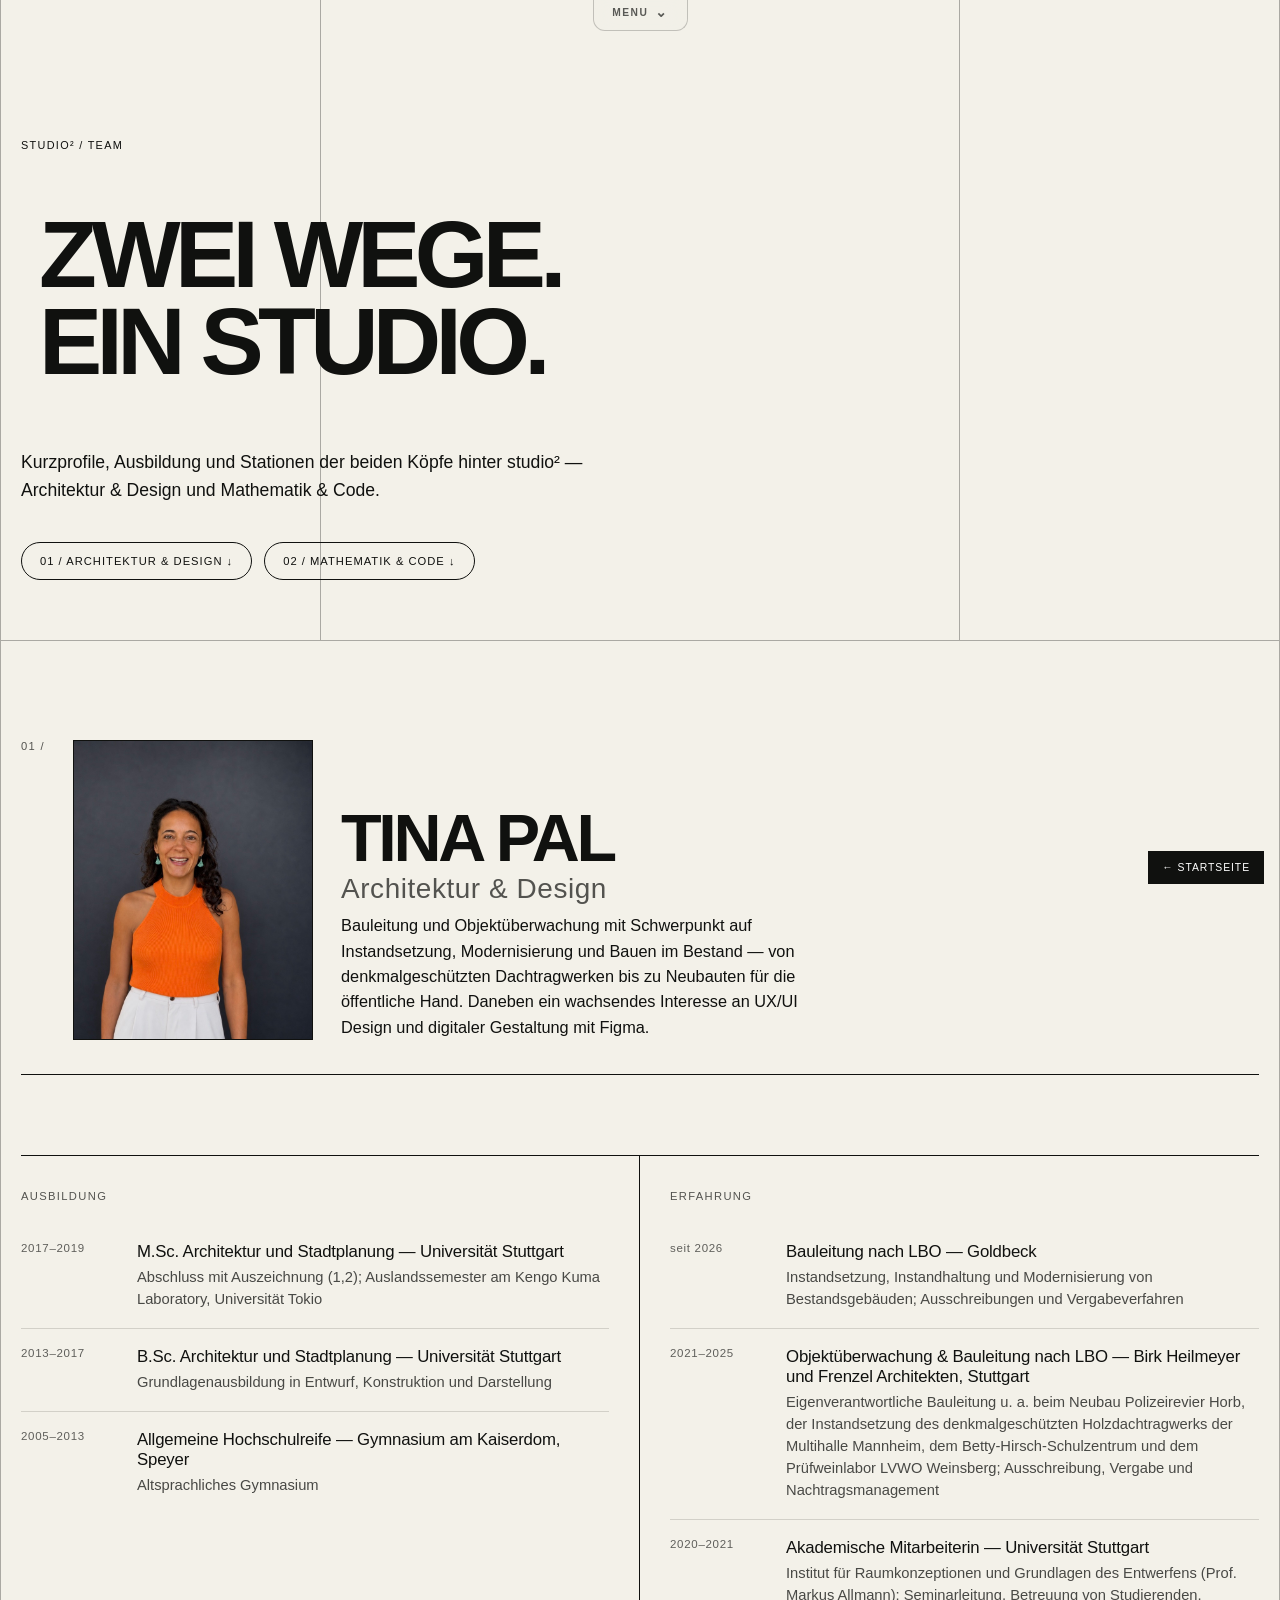
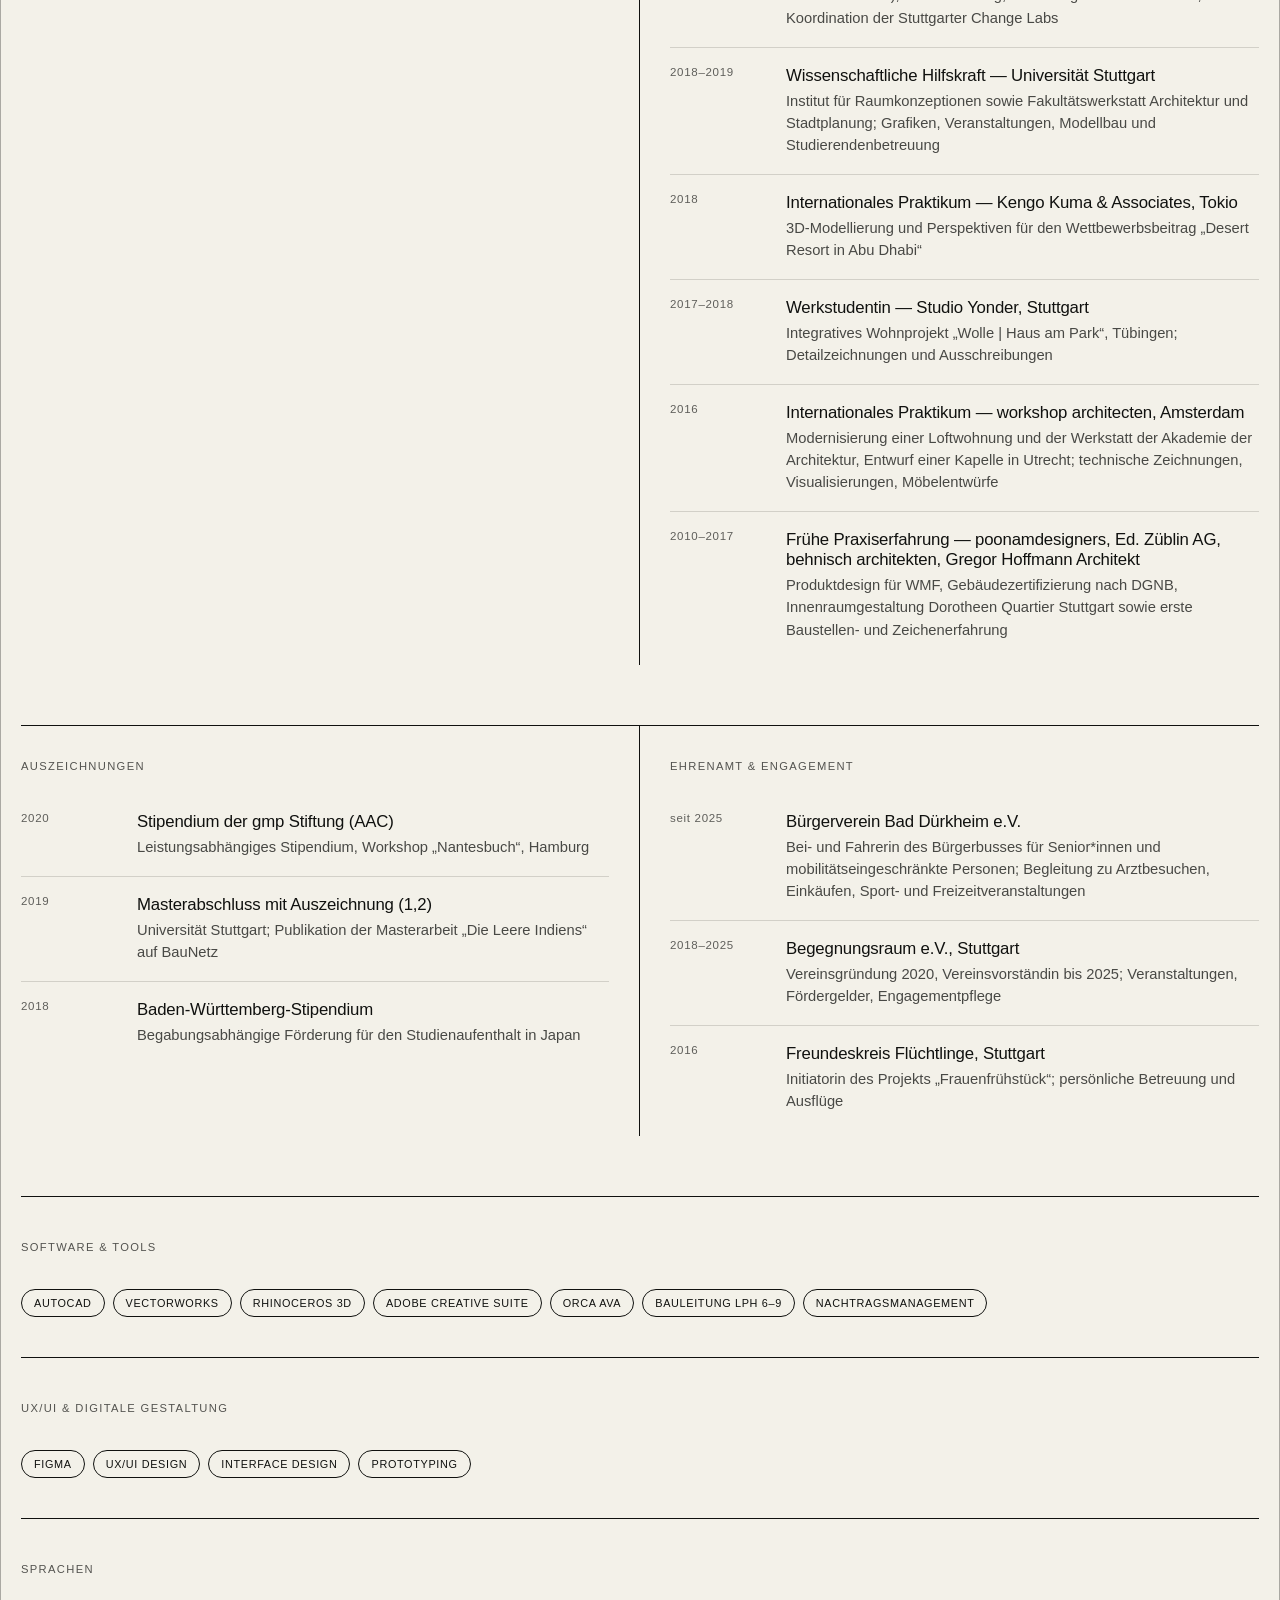
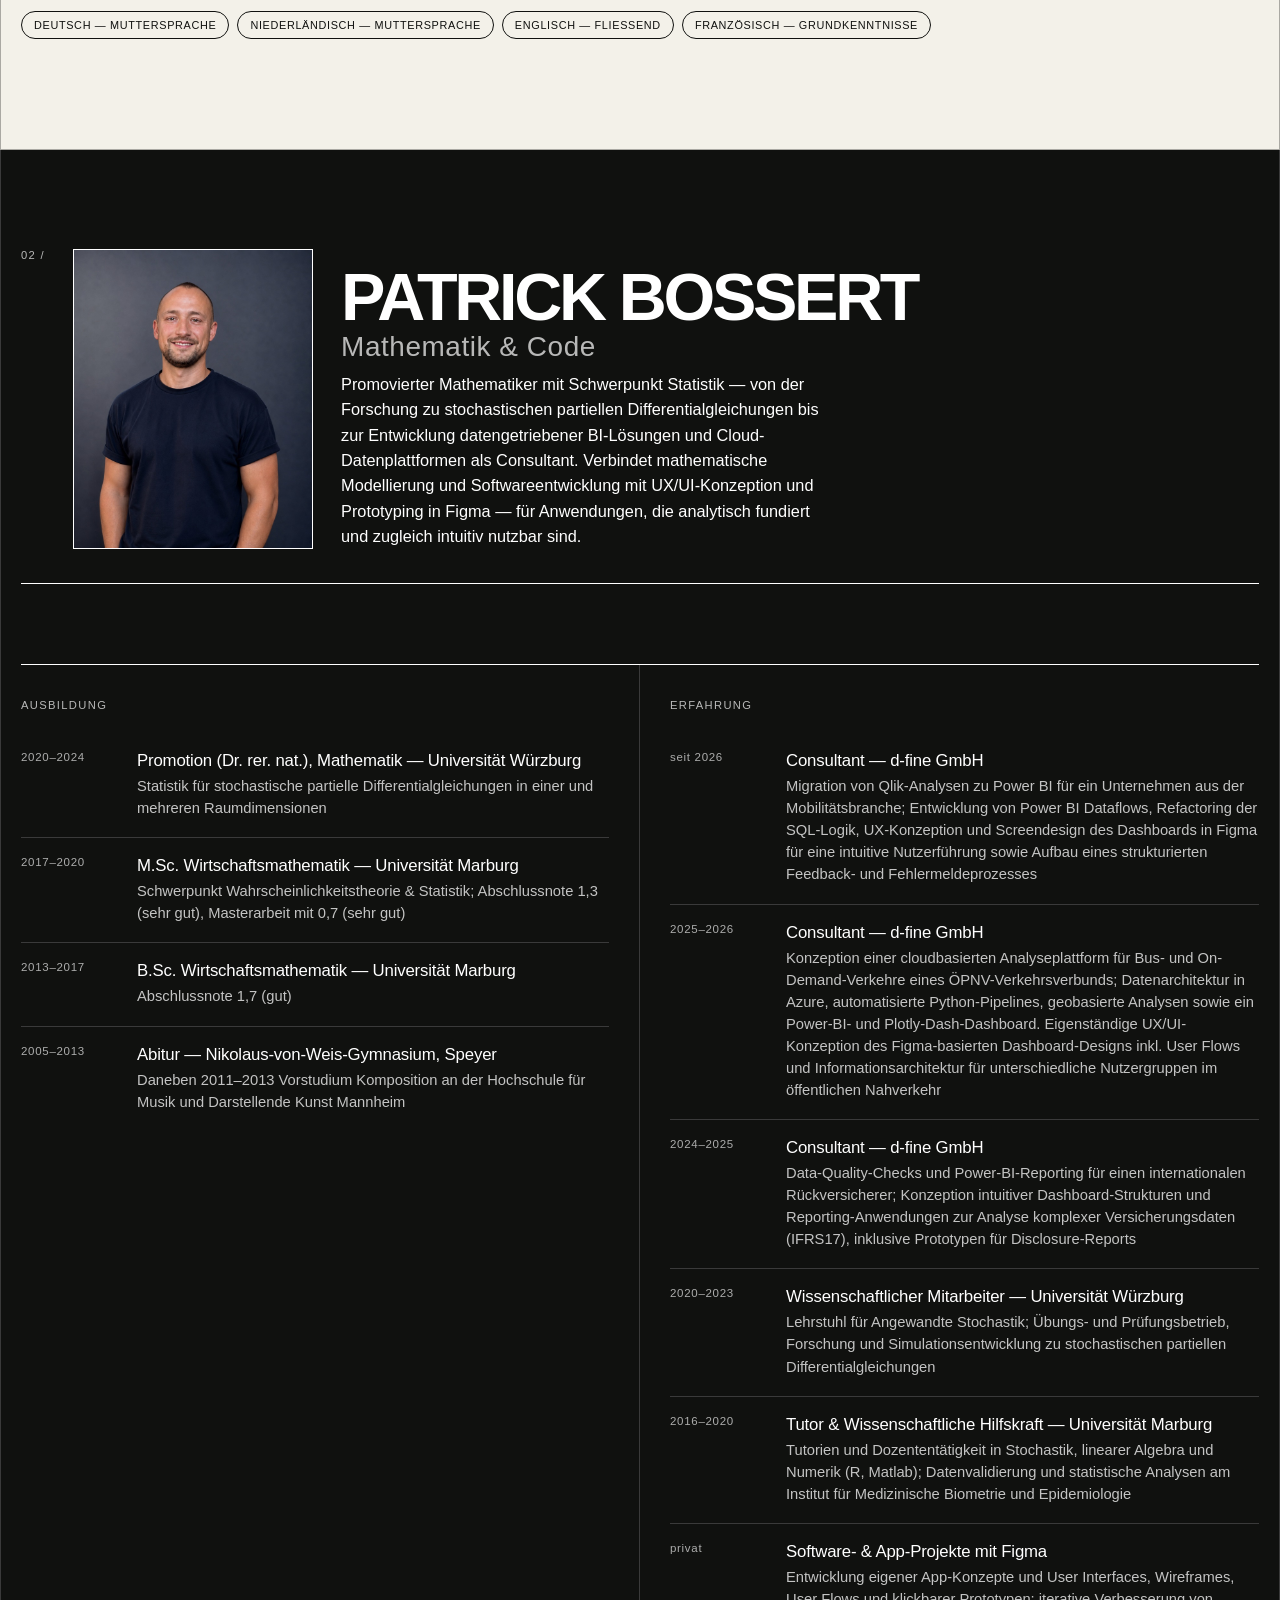
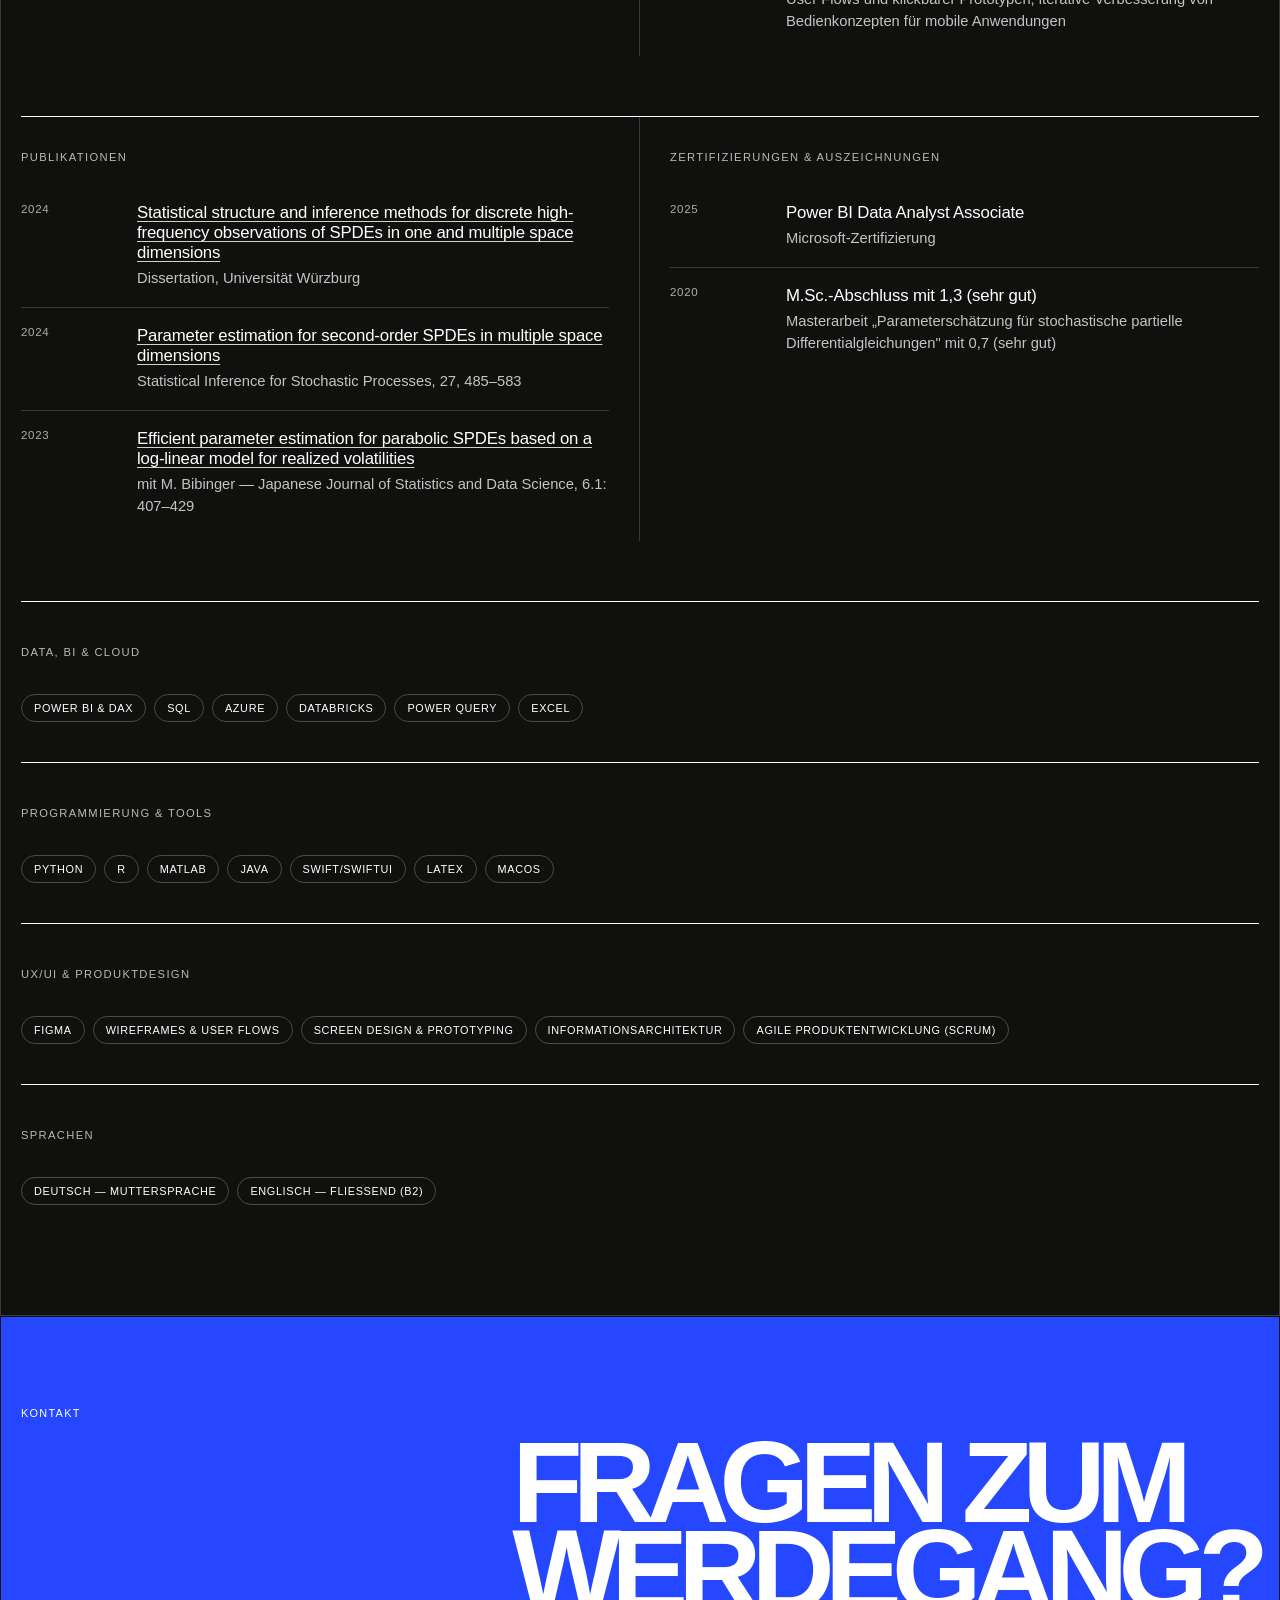
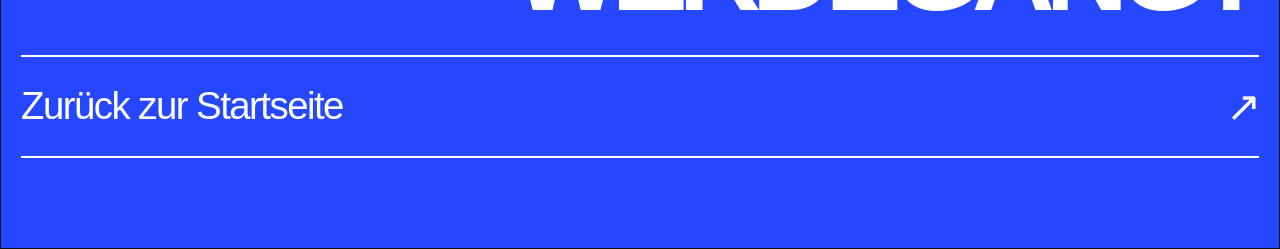
==== commit 7343cd9a: "Bug fixing and text changes" ====
--- a/cv.html
+++ b/cv.html
@@ -9,7 +9,7 @@
   <meta property="og:title" content="studio² — Team & Lebensläufe">
   <meta property="og:site_name" content="studio²">
   <title>studio² — Team &amp; Lebensläufe</title>
-  <link rel="stylesheet" href="styles.css?v=20260824-9">
+  <link rel="stylesheet" href="styles.css?v=20260824-10">
 </head>
 <body>
   <div class="scroll-progress" aria-hidden="true"><span></span></div>
@@ -86,7 +86,7 @@
           <span class="cv-block-label">Erfahrung</span>
           <ul class="cv-timeline">
             <li>
-              <span class="cv-timeline-period">seit 2025</span>
+              <span class="cv-timeline-period">seit 2026</span>
               <span><span class="cv-timeline-title">Bauleitung nach LBO — Goldbeck</span><span class="cv-timeline-desc">Instandsetzung, Instandhaltung und Modernisierung von Bestandsgebäuden; Ausschreibungen und Vergabeverfahren</span></span>
             </li>
             <li>
@@ -126,14 +126,14 @@
           <span class="cv-block-label">Auszeichnungen</span>
           <ul class="cv-timeline">
             <li>
+              <span class="cv-timeline-period">2020</span>
+              <span><span class="cv-timeline-title">Stipendium der gmp Stiftung (AAC)</span><span class="cv-timeline-desc">Leistungsabhängiges Stipendium, Workshop „Nantesbuch“, Hamburg</span></span>
+            </li>
+            <li>
               <span class="cv-timeline-period">2019</span>
               <span><span class="cv-timeline-title">Masterabschluss mit Auszeichnung (1,2)</span><span class="cv-timeline-desc">Universität Stuttgart; Publikation der Masterarbeit „Die Leere Indiens“ auf BauNetz</span></span>
             </li>
             <li>
-              <span class="cv-timeline-period">2020</span>
-              <span><span class="cv-timeline-title">Stipendium der gmp Stiftung (AAC)</span><span class="cv-timeline-desc">Leistungsabhängiges Stipendium, Workshop „Nantesbuch“, Hamburg</span></span>
-            </li>
-            <li>
               <span class="cv-timeline-period">2018</span>
               <span><span class="cv-timeline-title">Baden-Württemberg-Stipendium</span><span class="cv-timeline-desc">Begabungsabhängige Förderung für den Studienaufenthalt in Japan</span></span>
             </li>
@@ -143,12 +143,12 @@
           <span class="cv-block-label">Ehrenamt &amp; Engagement</span>
           <ul class="cv-timeline">
             <li>
+              <span class="cv-timeline-period">seit 2025</span>
+              <span><span class="cv-timeline-title">Bürgerverein Bad Dürkheim e.V.</span><span class="cv-timeline-desc">Bei- und Fahrerin des Bürgerbusses für Senior*innen und mobilitätseingeschränkte Personen; Begleitung zu Arztbesuchen, Einkäufen, Sport- und Freizeitveranstaltungen</span></span>
+            </li>
+            <li>
               <span class="cv-timeline-period">2018–2025</span>
               <span><span class="cv-timeline-title">Begegnungsraum e.V., Stuttgart</span><span class="cv-timeline-desc">Vereinsgründung 2020, Vereinsvorständin bis 2025; Veranstaltungen, Fördergelder, Engagementpflege</span></span>
-            </li>
-            <li>
-              <span class="cv-timeline-period">seit 2025</span>
-              <span><span class="cv-timeline-title">Bürgerverein Bad Dürkheim e.V.</span><span class="cv-timeline-desc">Bei- und Fahrerin des Bürgerbusses für Senior*innen und mobilitätseingeschränkte Personen; Begleitung zu Arztbesuchen, Einkäufen, Sport- und Freizeitveranstaltungen</span></span>
             </li>
             <li>
               <span class="cv-timeline-period">2016</span>
--- a/styles.css
+++ b/styles.css
@@ -145,7 +145,7 @@
 .hero-line:nth-child(3) > span { animation-delay:1.75s; }
 .hero-line--blue { color:var(--blue); }
 @keyframes lineUp { to { transform:translateY(0); } }
-.hero-note { grid-column:3/5; z-index:2; margin:0; align-self:end; padding:26px 20px 30px; border-top:1px solid var(--line); font-size:clamp(1.15rem,2vw,1.75rem); line-height:1.25; letter-spacing:-.025em; }
+.hero-note { grid-column:3/5; z-index:2; margin:0; align-self:end; padding:26px 20px 30px; border-top:1px solid var(--line); background:var(--paper); font-size:clamp(1.15rem,2vw,1.75rem); line-height:1.25; letter-spacing:-.025em; }
 .hero-meta, .hero-index { z-index:2; padding:18px 20px; border-top:1px solid var(--line); font-size:.68rem; letter-spacing:.1em; text-transform:uppercase; }
 .hero-meta { grid-column:1/3; display:flex; justify-content:space-between; }
 .hero-index { grid-column:3/5; text-align:right; }
@@ -342,7 +342,7 @@
 .cv-person-index { align-self:flex-start; font-size:.7rem; letter-spacing:.12em; text-transform:uppercase; opacity:.7; }
 .cv-person-portrait { width:96px; height:96px; flex:0 0 auto; display:grid; place-items:center; border:1px solid currentColor; font-size:1.05rem; font-weight:700; letter-spacing:-.02em; overflow:hidden; }
 .cv-person-portrait img { width:100%; height:100%; object-fit:cover; display:block; }
-.cv-person-portrait--photo { width:min(30vw,180px); height:min(37vw,225px); }
+.cv-person-portrait--photo { width:min(36vw,240px); height:min(45vw,300px); }
 .cv-person-head h2 { margin:0 0 12px; font-size:clamp(2.2rem,5.2vw,4.4rem); font-weight:700; line-height:.92; letter-spacing:-.05em; text-transform:uppercase; }
 .cv-person-head h2 span { display:block; font-size:.42em; font-weight:500; letter-spacing:.02em; text-transform:none; opacity:.7; margin-top:6px; }
 .cv-person-head p { margin:0; max-width:480px; font-size:1.02rem; line-height:1.55; }
